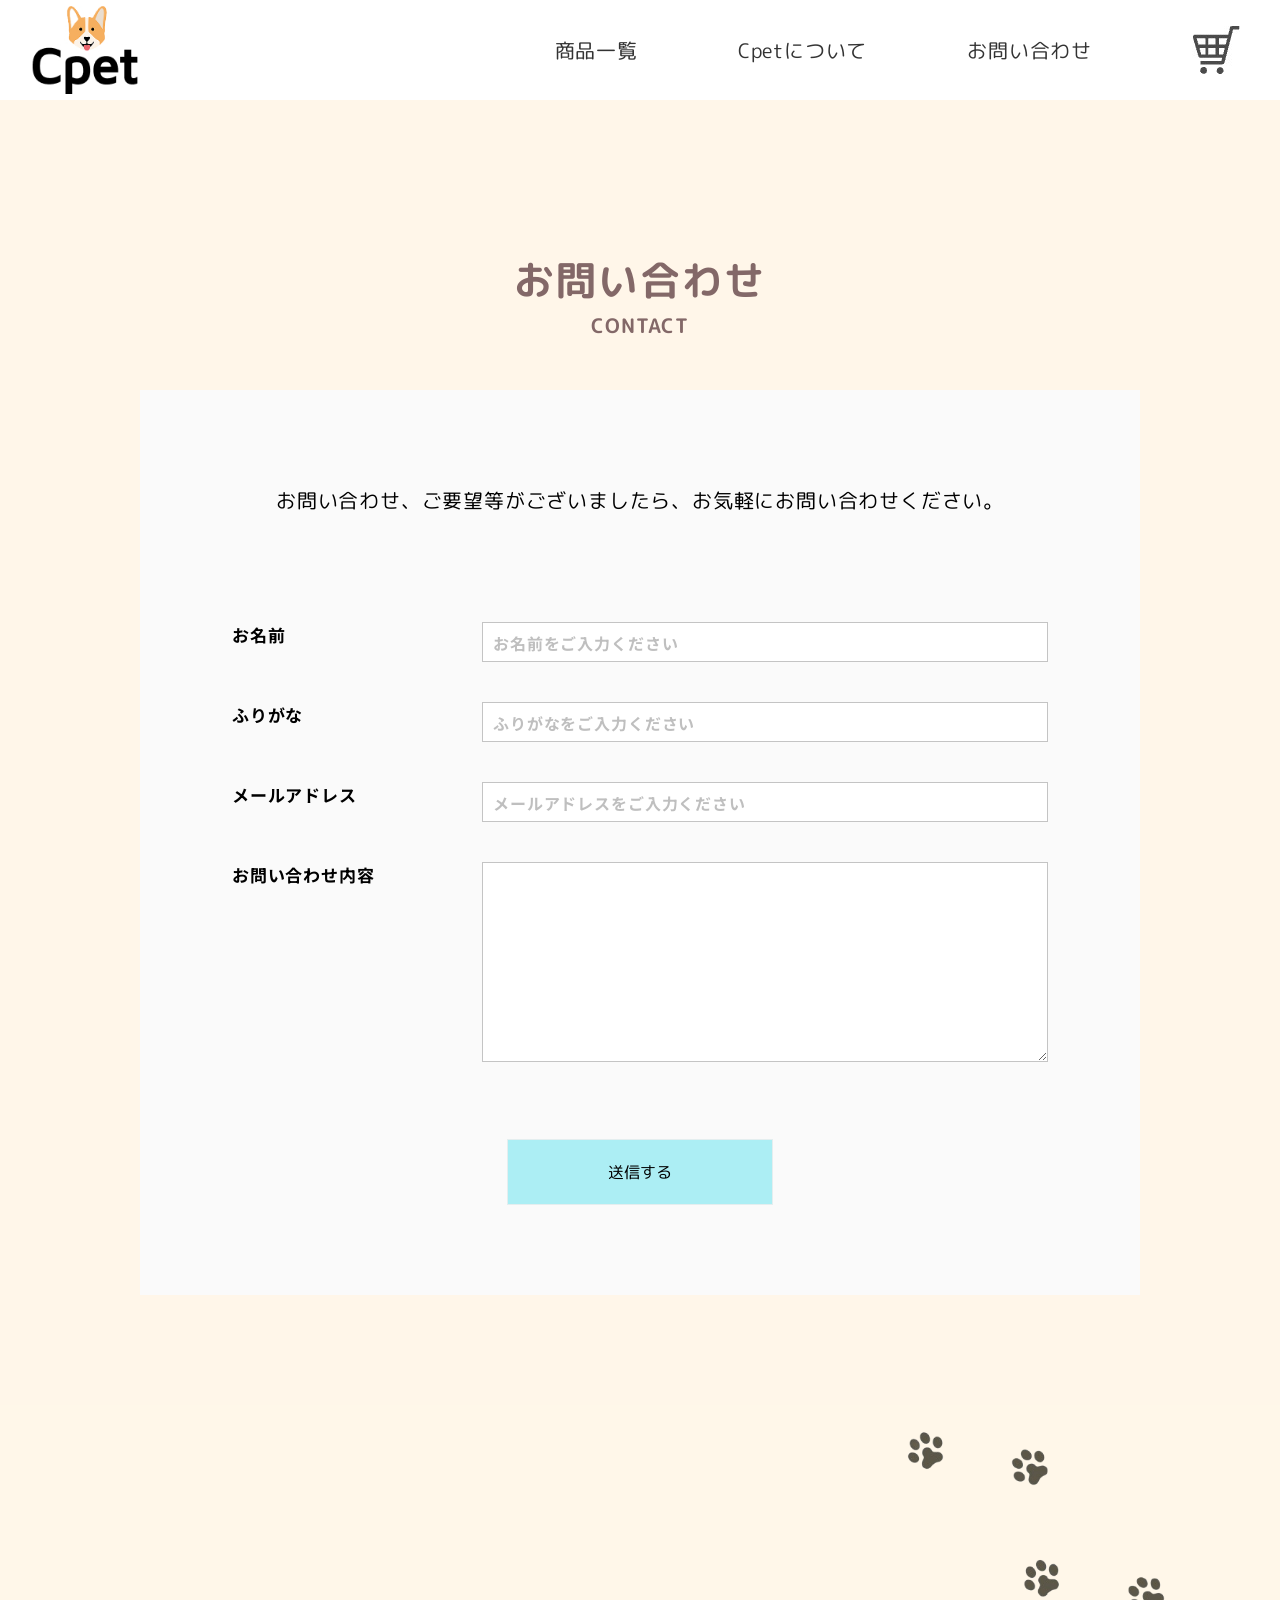
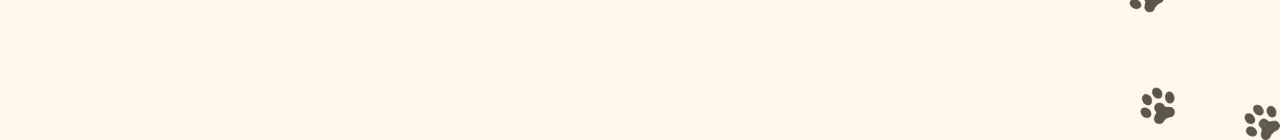
==== contact.html @ 41228c8c "Create contact.html with inquiry form Add contact form and layout for inquiries." ====
<!DOCTYPE html>
<html lang="ja">
<head>
    <meta charset="UTF-8">
        <title>cpet</title>
    <meta name="description" content="犬専用商品を販売しているペット用品会社です
    ">
    <meta name="viewport" content="width=devise-width, initial-scale=1">
    <link rel="preconnect" href="https://fonts.googleapis.com">
<link rel="preconnect" href="https://fonts.gstatic.com" crossorigin>
<link href="https://fonts.googleapis.com/css2?family=Kaisei+Opti&family=Kiwi+Maru&family=M+PLUS+Rounded+1c&family=Noto+Sans+JP:wght@100..900&display=swap" rel="stylesheet">
    <link rel="stylesheet" href="css/reset.css">
    <link rel="stylesheet" href="css/style.css">

</head>
    <body>
        <header id="header">
<h1 class="logo">
    <a href="index.html">
    <img src="images/logo.jpg"  alt="logo">
    </a>
</h1>

<!-- ハンバーガー（PCでは非表示） -->
<div class="header-right">
    <a href="cart.html" class="cart-link">
      <img src="images/cart.jpeg" alt="カート">
    </a>

    <button class="hamburger" type="button" aria-label="メニュー">
      <span></span>
      <span></span>
      <span></span>
    </button>
  </div>

<nav class="navi">
<ul class="menu">
    <li><a href="product.hrml">商品一覧</a></li>
    <li><a href="index.html#about">Cpetについて</a></li>
    <li><a href="contact.html">お問い合わせ</a></li>
    <li><a href="cart.html"><img src="image/cart.jpeg" alt="カート"></a></li>
</ul>
</nav>
<!-- ハンバーガー用メニュー -->
<div class="drawer" id="drawer">
  <button class="drawer-close">×</button>

  <nav class="drawer-nav">
    <a href="index.html">トップページ</a>
    <a href="product.hrml">商品一覧</a>
    <a href="index.html#about">Cpetについて</a>
    <a href="index.html#company">会社概要</a>
     <a href="contact.html">お問い合わせ</a>
  </nav>
</div>
</header>
<div class="drawer-overlay"></div>


    <div class="contact-bg">
  <h2 class="contact-title">
    お問い合わせ
    <span>CONTACT</span>
  </h2>
 
        <div class="contact-area inner">
            <p class="contact-message">お問い合わせ、ご要望等がございましたら、<br class="sp-only">お気軽にお問い合わせください。</p>
            
            <div class="contact-inner">
                <form method="post">
                    <table class="contact-table">



                        <tr class="table-list">
                            <th>
                                <label for="name">お名前</label>
                            </th>
                            <td>
                                <input type="text" name="yourname" id="name" placeholder="お名前をご入力ください" class="input-area" autocomplete="name">
                            </td>
                        </tr>



                        <tr class="table-list">
                            <th><label for="furigana">ふりがな</label></th>
                            <td>
                                <input type="text" name="yourname" id="furigana" placeholder="ふりがなをご入力ください" class="input-area">
                            </td>
                        </tr>


                        <tr class="table-list">
                            <th><label for="mail">メールアドレス</label></th>
                            <td>
                                <input id="mail" type="email" name="mail" placeholder="メールアドレスをご入力ください" class="input-area" autocomplete="email">
                            </td>
                        </tr>



                        <tr class="table-list">
                            <th><label for="comment">お問い合わせ内容</label></th>
                            <td>
                                <textarea id="comment" name="comment"></textarea>
                            </td>
                        </tr>

                    </table>
                </form>



                <input type="submit" value="送信する" class="submit-button">


            </div>
        </div>
    </div>


    <img src="images/paws2.png" alt="肉球" class="paws-img">

<script>
  const hamburger = document.querySelector(".hamburger");
  const closeBtn  = document.querySelector(".drawer-close");
  const overlay   = document.querySelector(".drawer-overlay");

  function closeDrawer(){
    document.body.classList.remove("drawer-open");
  }

  hamburger.addEventListener("click", () => {
    document.body.classList.toggle("drawer-open");
  });

  closeBtn.addEventListener("click", closeDrawer);
  overlay.addEventListener("click", closeDrawer);
</script>


    </body>
</html>
---- css/style.css ----
@charset "utf-8";


body{
  font-family: "M PLUS Rounded 1c", sans-serif;
font-weight: 400;
margin: 0;
 letter-spacing: 0.05em;

}

.mainvisual{
position: relative;
}

.mainvisual span{
position: absolute;
color: #ffffff;
font-size: 40px;
top: 800px;
left:435px;
background-color: rgba(255, 176, 49, 0.3);
padding: 10px;
padding-left: 60px;
padding-right: 60px;
}

.mainvisual p{
    position: absolute;
    color: #ffffff;
font-size: 35px;
top: 200px;
left:100px;
}

.wave-top{
  position: absolute;
  bottom: -40px;        
  left: 0;
  width: 100%;
  height: 90px;         /* ← 波の高さ */
  fill: #FFF7E9; 
  z-index: 1;       
}

@media (min-width: 481px) and (max-width: 768px){

  .mainvisual span{
    font-size: 25px;  
    top: 75%;  
left: 21% ;
    padding: 8px 10px;
  }

  .mainvisual p{
    font-size: 25px;
    top: 15%;
    left:5%;
  }
 .mainvisual img{
    width: 100%;
    height: 90vh;
    display: block;
    object-fit: cover;  
  }

  .wave-top{
    height: 70px;     
    bottom: -30px;
  }




}
@media (max-width: 480px){

  .mainvisual{
    position: relative;
  }

  .mainvisual .img{
    position: relative;
  }

  .mainvisual img{
    width: 100%;
    height: 65vh;
    display: block;
    object-fit: cover;  
  }

  .mainvisual p{
    position: absolute;
    top: 13%;
    left: 6%;
    margin: 0;
    color: #fff;
    font-size: 18px;
    line-height: 1.6;
    letter-spacing: 0.05em;
    width: 88%;
    text-align: left;
  }

  /* 下の文字 */
  .mainvisual span{
    position: absolute;
    left: 56%;
    top: 75%;
    transform: translateX(-50%);
    display: inline-block;
    margin: 0;
    color: #fff;
    font-size: 18px;
    line-height: 1.5;
    letter-spacing: 0.03em;
    text-align: center;
    width: 88%;
    background-color: rgba(255, 176, 49, 0.28);
    padding: 5px 2px;
    box-sizing: border-box;
      z-index: 3;
      
  }

  .wave-top{
    position: absolute;
    bottom: -18px;
    left: 0;
    width: 100%;
    height: 48px;
    fill: #FFF7E9;
    z-index: 1;
  }
}


html{
    font-size: 100%;
     overflow-x: hidden;
}

body{
    background-color:#FFF7E9;
      overflow-x: hidden;
}
li{
    list-style: none;
}
a{
    color: #000000;
    text-decoration: none;
}

#header{
    display: flex;
    width: 100%;
    height: 100px;
    justify-content: space-between;
    background-color: #ffffff;
    align-items: center;
    padding: 0 20px;

}

#header.logo{
    width: 100%;
max-width: 100px;
  padding: 0 20px;
}

.logo img{
  width: 130px;   
  height: auto;
}

#header .logo a{
    display: block;
}

#header .navi .menu {
display: flex;
align-items: center;
padding: 0 20px;
}

#header .navi .menu li{
font-size: 20px;
margin-left: 100px;
}

.logo.text .p{
position: absolute;
color: #ffffff;
top: 0;
left: 0;
font-size: 40px;
font-weight: 400;
}

.drawer{
    display: none;
}

.header-right{
    display: none;
}

@media (min-width: 481px) and (max-width: 768px){

  #header{
    display:flex;
    align-items:center;
    justify-content: space-between;
    padding: 0 20px;
  }
.logo img{
  width: 110px;  
  height: auto;
}
  
  .navi{
    display:none;
  }

  /* カート＋ハンバーガー */
  .header-right{
    margin-right: 15px;
    display: flex;
    flex-direction: row;   
    align-items: center;
    gap: 13px; 
}


  .cart-link img{
    width: 28px;
    height: auto;
    display:block;
  }

  .hamburger{
    display:flex;
    flex-direction: column;
    gap: 6px;
    background:none;
    border:none;
    cursor:pointer;
    padding: 0;
  }

  .hamburger span{
    width: 28px;
    height: 2px;
    background:#000;
    display:block;
  }}


@media (max-width: 480px) {

  #header{
    display:flex;
    align-items:center;
    justify-content: space-between;
    padding: 0 20px;
  }

.logo img{
  width: 100px;   
  height: auto;
}
  
  .navi{
    display:none;
  }

  /* カート＋ハンバーガー */
  .header-right{
    margin-right: 15px;
    display: flex;
    flex-direction: row;   
    align-items: center;
    gap: 13px;
  }

  .cart-link img{
    width: 28px;
    height: auto;
    display:block;
  }

  .hamburger{
    display:flex;
    flex-direction: column;
    gap: 6px;
    background:none;
    border:none;
    cursor:pointer;
    padding: 0;
  }

  .hamburger span{
    width: 28px;
    height: 2px;
    background:#000;
    display:block;
  }
}
@media (min-width: 481px) and (max-width: 768px){

  /* ドロワー本体（左からスライド） */
  .drawer{
    position: fixed;
    top: 0;
    left: 0;
    width: 78vw;          
    max-width: 420px;
    height: 100vh;
    background: #fff;
    transform: translateX(-105%);
    transition: transform .25s ease;
    z-index: 2000;
    display: flex;
    flex-direction: column;
    padding: 22px 26px 18px;
    box-shadow: 10px 0 30px rgba(0,0,0,.08);
  }

  /* ×ボタン（右上） */
  .drawer-close{
    align-self: flex-end;
    border: none;
    background: none;
    font-size: 28px;
    line-height: 1;
    cursor: pointer;
    padding: 4px 6px;
  }

  /* メニュー */
  .drawer-nav{
    margin-top: 10px;
    display: flex;
    flex-direction: column;
    gap: 18px;
    padding-top: 10px;
  }

  .drawer-nav a{
    text-decoration: none;
    color: #666;
    font-size: 16px;
    letter-spacing: .03em;
  }

  /* 下部（ロゴ＋コピーライト） */
  .drawer-footer{
    margin-top: auto;         
    display: flex;
    align-items: center;
    justify-content: space-between;
    gap: 12px;
    padding-top: 20px;
  }

  .drawer-logo{
    width: 70px;
    height: auto;
    display: block;
  }

  .drawer-footer small{
    color: #999;
    font-size: 12px;
  }

  
  .drawer-overlay{
    position: fixed;
    inset: 0;
    background: rgba(0,0,0,.18);
    opacity: 0;
    pointer-events: none;
    transition: opacity .25s ease;
    z-index: 1500;
  }

  /* 開いた状態 */
  body.drawer-open .drawer{
    transform: translateX(0);
  }
  body.drawer-open .drawer-overlay{
    opacity: 1;
    pointer-events: auto;
  }
}

.products-title h2{
    font-size: 40px;
    align-items: center;
    text-align: center;
    margin-top: 150px;
}

.products-title p{
  font-size: 25px;
  text-align: center;
  margin-bottom: 40px;
}

.banner {
  position: relative;
  max-width: 1000px;
  margin: 0 auto;
  margin-bottom: 50px;
}

.banner img {
  width: 100%;
  display: block;
  z-index: 2;
}


.banner-title {
  position: absolute;
  bottom: 120px;
  left: 30px;
  color: #fff;
  font-size: 40px;
  font-weight: bold;
}

.banner-text {
  position: absolute;
  bottom: 75px;
  left: 30px;
  color: #fff;
  font-size: 25px;
}


.banner-price {
  position: absolute;
  bottom: 5px;
 right: 190px;
  color: #fff;
  font-size: 40px;
  font-weight: bold;
}

.banner-btn {
  position: absolute;
  top: 20px;
  right: 20px;
  padding: 8px 25px;
  background: #f2b705;
  color: #fff;
  text-decoration: none;
  border-radius: 20px;
  font-size: 20px;
box-shadow: 0 4px 0 #b98728;
}

.banner-btn::after{
 width: 5px;
    height: 5px;
    margin-left: 5px;
  content: ">";
}
.banner-btn:hover{
 background-color: #fdc672;
 box-shadow: 0 2px 0 hsl(45, 100%, 69%);
}

.banner-wrap{
   position: relative;
padding-top: 40px;
}


.banner-logo{
  position: absolute;
  width: 35%;
  top: 10px;
 left: 220px;
z-index: 1;
}
img.banner-towel{
 position: absolute;
 bottom: 0px;
 right: 0px;
 width: 200px;
}

@media (min-width: 481px) and (max-width: 768px){

.products-title h2{
    font-size:35px;
    margin-top: 150px;
}

.products-title p{
  font-size: 20px;
  margin-bottom: 70px;
}



.banner-title {
  position: absolute;
  bottom: 100px;
  left: 30px;
  color: #fff;
  font-size: 30px;
  font-weight: bold;
}

.banner-text {
  position: absolute;
  bottom: 70px;
  left: 30px;
  color: #fff;
  font-size: 20px;
}


.banner-price {
  position: absolute;
  bottom: 10px;
 left: 30px;
  color: #fff;
  font-size: 30px;
  font-weight: bold;
}

/* 右上ボタン */
.banner-btn {
  position: absolute;
  top: 20px;
  right: 20px;
  padding: 8px 25px;
  background: #f2b705;
  color: #fff;
  text-decoration: none;
  border-radius: 20px;
  font-size: 20px;
box-shadow: 0 4px 0 #b98728;
}

.banner-btn::after{
 width: 5px;
    height: 5px;
    margin-left: 5px;
  content: ">";
}
.banner-btn:hover{
 background-color: #fdc672;
 box-shadow: 0 2px 0 hsl(45, 100%, 69%);
}

.banner-wrap{
   position: relative;
padding-top: 40px;
}


.banner-logo{
  position: absolute;
  width: 50%;
  top: 30px;
 left: 0px;
z-index: 1;
}
img.banner-towel{
 position: absolute;
 bottom: 0px;
 right: 0px;
 width: 150px;
}
}


@media (max-width:480px){
.banner {
  position: relative;
  max-width: 1000px;
  margin: 0 auto;
  margin-bottom: 0px;
}

.products-title h2{
    font-size: 28px;
    margin-top: 130px;
}

.products-title p{
  font-size: 18px;
  margin-bottom: 40px;
}



.banner-title {
  position: absolute;
  bottom: 70px;
  left: 30px;
  color: #fff;
  font-size: 20px;
  font-weight: bold;
}

.banner-text {
  position: absolute;
  bottom: 45px;
  left: 30px;
  color: #fff;
  font-size: 16px;
}


.banner-price {
  position: absolute;
  bottom: 10px;
 left: 30px;
  color: #fff;
  font-size: 18px;
  font-weight: bold;
}

/* 右上ボタン */
.banner-btn {
  position: absolute;
  top: 13px;
  right: 10px;
  padding: 5px 18px;
  background: #f2b705;
  color: #fff;
  text-decoration: none;
  border-radius: 20px;
  font-size: 13px;
box-shadow: 0 4px 0 #b98728;
}

.banner-btn::after{
 width: 5px;
    height: 5px;
    margin-left: 5px;
  content: ">";
}
.banner-btn:hover{
 background-color: #fdc672;
 box-shadow: 0 2px 0 hsl(45, 100%, 69%);
}

.banner-wrap{
   position: relative;
padding-top: 40px;
}


.banner-logo{
  position: absolute;
  width: 50%;
  top: 30px;
 left: 0px;
z-index: 1;
}
img.banner-towel{
 position: absolute;
 bottom: 0px;
 right: 0px;
 width: 90px;
}
}

.container{
  display: flex;
  justify-content: center;
  align-items: flex-start;
  max-width: 1400px;
  margin: 0 auto;
  padding: 40px;
  gap: 50px;
  margin-bottom: 100px;
}

.sideber{
  flex: 0 0 450px;   
  display: flex;
  flex-direction: column;
  align-items: center;
 
}


.title-circle{
  background-color: #FFEDDC;
  width: 400px;
  height: 400px;
  border-radius: 50%;
  display: flex;
  flex-direction: column;
  justify-content: center;
  align-items: center;
  text-align: center;
}

.title-circle p{
  font-size: 30px;
  line-height: 1.3;
margin-bottom: 10px;
}

.line{
  width: 300px;
  height: 1px;
  background-color: #000000;
  margin-top: 5px;
}


.title-circle .more-link{
display: block;
margin-left: auto;
margin-right: auto;
text-align: center;
width: fit-content;
margin-top: 30px;
}

/* 右側のリストを3列にする */
.products-grid{
  flex: 0 0 800px;        
  max-width: 900px;
  width: 100%;
  padding-left: 0;        
  margin: 50px 0 0;
  display: grid;
  grid-template-columns: repeat(3, 1fr);
  gap:  40px 20px;
}


.product-item img {
    width: 90%;
    height: auto;
    display: block;
    margin-bottom: 5px;
    border: 1px solid #000000;
}


.giftbox{
background-color:#fe9191;
 padding: 90px;
 position: relative;
 overflow: visible;
z-index: 2;
 padding-bottom: 10px;}

.wave{
  position: absolute;
  bottom: -150px;        
  left: 0;
  width: 100%;
  height: 150px;         /* ← 波の高さ */
  fill: #fe9191; 
  z-index: 1;       
}

@media (min-width: 481px) and (max-width: 768px){

/* 全体 */
.container{
  flex-direction: column;
  align-items: center;
  padding: 30px 40px;
  gap: 30px;

}

.sideber{
  flex: none;
}

.title-circle{
  width: 300px;
  height: 300px;
  margin: 0 auto;
}

.title-circle p{
  font-size: 22px;
}

.line{
  width: 200px;
}


.products-grid{
  flex: none;
  width: 100%;
  max-width: 500px;
  grid-template-columns: repeat(2, 1fr);
 gap: 30px 80px;
}

.product-item p{
  font-size: 15px;
  text-align: center;
  margin-top: 10px;
  line-height: 1.5;
}

.product-item img{
  width: 100%;
}
}

@media (max-width:480px){

  .container{
    display: flex;
    flex-direction: column;
    align-items: center;
    padding: 50px 20px;
    gap: 0px;
margin-bottom: 100px;
  }

  .sideber{
   flex: none;
  }

  .title-circle{
    width: 250px;
    height: 250px;
    margin: 0 auto;
  }

  .title-circle p{
    font-size: 18px;
    line-height: 1.5;
    margin-bottom: 10px;
  }

  .line{
    width: 180px;
  }

  .title-circle .more-link{
    margin-top: 20px;
  }

  .products-grid{
    width: 100%;
    max-width: 260px;
    padding-left: 0;
    display: grid;
    grid-template-columns: 1fr;
    gap: 30px;
  }

  .product-item{
    text-align: center;
  }

  .product-item img{
    width: 100%;
    max-width: 220px;
    height: auto;
    margin: 0 auto 8px;
  }
}


.giftbox-container{
display: flex;
align-items: center;
justify-content: flex-start;
width: 100%;
margin: 0 auto;
 padding: 0px;
}

.giftbox-text{
  flex: 1;
padding:0;
margin: 0;
display: flex;
flex-direction:column ;
align-items: flex-start;
padding-left: 0px;
}

.giftbox-img{
  flex: 1;
  text-align: right;
  margin-left: auto;
  
}

.giftbox-img img{
  width: 100%;
  height: auto;
  display: block;
  margin-right: 0;
padding: 1rem 1rem 1.5rem;
    background:
        linear-gradient(135deg, #a0dce4 0 100%),
        repeating-linear-gradient(45deg, #a0dce4 0px 3px, transparent 3px 6px);
    background-repeat: no-repeat;
    background-size: calc(100% - 0.5rem) calc(100% - 0.5rem);
    background-position: 0 0, 0.5rem 0.5rem;
}

.giftbox-title h2{
  color: #fff4f4;
  font-size: 50px;
  margin-left: 0px;
}

.giftbox-title p{
  color: #fffdfd;
  font-size: 25px;
  margin-left: 10px;
} 

.text-content p{
  color: #ffffff;
  margin-top: 50px;
  font-size: 25px;
  margin-left: 0px;
}

.more-link{
  text-decoration: none;
  color: #000;
  font-size: 20px;
  margin-top: 60px;
  margin-left: 60%;
}



.planePath {
  stroke: #ff7178;
  stroke-width: .1%;
  stroke-width: .4%;
  stroke-dasharray: 1% 2%;
  stroke-linecap: round;
  fill: none;
}

.fil1 {
  fill: #ff7178;
}

.fil2 {
  fill: #C5C6C6;
}

.fil4 {
  fill: #ffffff;
}

.fil3 {
  fill: #AEAFB0;
}


@media (min-width: 481px) and (max-width: 768px){

.giftbox{
  padding:60px 30px;
   padding-bottom: 20px;
}

/* 縦レイアウト */
.giftbox-container{
  flex-direction: column;
  gap: 30px;
}


.giftbox-text{
  width: 100%;
  align-items: flex-start;
}


.giftbox-title h2{
  font-size: 35px;
}

.giftbox-title p{
  font-size: 19px;
  margin-left: 0;
}


.text-content p{
  font-size: 21px;
  margin-top: 40px;
}


.giftbox-img{
  width: 100%;
  max-width: 460px;
  margin-left: auto;  
 
}


.more-link{
  margin-left: 0%;
  margin-top: 30px;
  align-self: flex-start; 
  font-size: 20px;
}
}
@media (max-width:480px){

/* セクション */
.giftbox{
  padding: 60px 20px 20px;
  text-align: center;
}

/* 縦並び */
.giftbox-container{
  display: flex;
  flex-direction: column;
  align-items: center;
  justify-content: center;
  gap: 30px;
  width: 100%;
}


.giftbox-text{
  width: 100%;
  display: flex;
  flex-direction: column;
  align-items: center;
  text-align: center;
}


.giftbox-title h2{
  font-size:28px;
  margin: 0;
}

.giftbox-title p{
  font-size: 18px;
}


.text-content p{
  font-size: 16px;
  line-height: 1.6;
  margin-top: 30px;
}


.more-link{
  font-size: 16px;
  margin-top: 25px;
  margin-left: 0;
}


.giftbox-img{
  width: 100%;
  text-align: center;
  margin-left: 0;
}

.giftbox-img img{
  width: 100%;
  max-width: 350px;
  height: auto;
  margin: 0 auto;
}

/* 波 */
.wave{
  height: 100px;
  bottom: -100px;
}

}




.about {
  background: #fff7ed;
  padding-bottom: 120px;
}


.about-title {
  max-width: 1100px;
  margin: 240px 100px 40px 100px;
  font-size: 50px;
  color: #d48b8b;
}

.about-title span {
  display: block;
  font-size: 25px;
  letter-spacing: 0.1em;
  margin-bottom: 100px;
}


.about-row {
  display: flex;
justify-content: space-between;
}


.about-left {
  width: 110%;
  margin-top: 80px;
}


.cpet-bg {
  background: #fde3c8;
  padding: 100px 100px  ;
}

.cpet-content {
  max-width: 800px;
 margin-left: 0px;
  text-align: left;
}


.brand {
  font-size: 50px;
  margin-bottom: 30px;
  text-align: center;
  
}

.brand-copy {
  margin-bottom: 100px;
  font-size: 30px;
  text-align: center;
}



/* アイコンと文字ボックスを横に並べる */
.concept-item {
  display: flex;
  align-items: flex-start; 
  margin-bottom: 30px;
}


.icon, .icon2 {
  width: 50px;     
  height: auto;
  margin-right: 30px; 
  flex-shrink: 0;  
}

.icon2{
  width: 40px; 
  margin-right: 35px; 
}





 .concept-item h4 {
  display: flex;
  align-items: baseline;
  margin-bottom: 20px;
  font-size: 30px;
}

.concept-item span {
  font-size: 30px;
  margin-left: 10px;
  font-weight: normal;
}

.concept-item p {
  line-height: 1.5;
  font-size: 20px;
  margin-bottom: 30px;

}

/* 右側の画像エリア全体 */
.about-right {
    display: flex;
    flex-direction: column; 
    align-items: center;   
    position: relative;
    z-index: 2;
    margin-left: -130px;    
}


.about-right img:first-child {
    width: 90%;           
    height: auto;
    align-self: flex-end;   
}


.paws-img2 {
    width: 60%;             
    margin-top: 100px;       
    display: block;
    margin-left: auto;
    margin-right: auto;
  
    transform: translateX(40px); 
}

@media (min-width: 481px) and (max-width: 768px){

.about{
  padding: 150px 0px;
}

.about-title {
  margin: 120px 20px 40px 30px;
  font-size: 40px;
  color: #d48b8b;
}

.about-title span {
  display: block;
  font-size: 25px;
  letter-spacing: 0.1em;
  margin-bottom: px;
}

.about-row{
  display: flex;
  flex-direction: column;
}


 .about-right{
  order: -1;
  align-items: flex-start;
  width: 100%;
  margin: 0 0 -40px 0;   
}


.about-right img{
  width: 100%;
  max-width: 400px;
  height: auto;

}


.about-left{
  width: 80%;
  margin: 0;

}


.brand{
  font-size: 35px;
}

.brand-copy{
  font-size: 25px;
}

.concept-item{
  margin-top: 25px;
}

.concept-item h4{
  font-size: 18px;
}

.concept-item p{
  font-size: 15px;
  line-height: 1.7;
}
.paws-img2{
  display: none;
}
.cpet-bg{
    background: #fde3c8;
  padding: 70px 60px;
  display: flex;
  justify-content: center;  
  }
}

@media (max-width:480px){
.paws-img2{
  display: none;}

  .about{
    padding: 200px 0 80px;
  }

  .about-title{
    margin: 0 20px 30px;
    font-size: 28px;
    text-align: center;
  }

  .about-title span{
    font-size: 18px;
    margin-bottom: 80px;
  }

  .about-row{
    display: flex;
    flex-direction: column;
    align-items: stretch;
    gap: 0;                     
  }

  .about-right{
    order: -1;
    width: 100%;
    margin-left: 0;
    display: block;
  }

  .about-right img:first-child{
    width: 100%;
    max-width: none;            
    height: auto;
    display: block;
  }

  .about-left{
    width: 100%;
    margin-top: 0;
  }

  .cpet-bg{
    padding: 40px 20px;
  }

  .cpet-content{
    max-width: none;
    margin-left: 0;
    text-align: center;
  }

  .brand{
    font-size: 32px;
    margin-bottom: 15px;
  }

  .brand-copy{
    font-size: 18px;
    margin-bottom: 40px;
    line-height: 1.6;
  }

  .concept-item{
    display: flex;
    flex-direction: column;
    align-items: center;
    text-align: center;
    margin-bottom: 35px;
  }

  .icon,
  .icon2{
    width: 42px;
    height: auto;
    margin-right: 0;
    margin-bottom: 12px;
  }

  .icon2{
    width: 36px;
  }

  .concept-item h4{
    display: block;
    margin-bottom: 12px;
    font-size: 22px;
  }

  .concept-item span{
    display: block;
    font-size: 16px;
    margin-left: 0;
    margin-top: 4px;
  }

  .concept-item p{
    font-size: 15px;
    line-height: 1.8;
    margin-bottom: 0;
  }
}


.philosophy-title{
  margin: 100px 100px 40px 100px;
  font-size: 30px;
  color: #d48b8b;
}

.passion{
  position: relative;
  width: 500px;
  margin: 0 auto;
}


.passion-title{
  color:#FF6662 ;
  font-size: 50px;
  position: absolute;
  top: 20%;
  left: 20%;
  transform: translate(-50%,-50%);
margin-left: auto;
margin-right: 200px;
width: fit-content;
}


.passion-shape{
  margin: 100px 30px 40px 130px;
  width: 800px ;
  height: 700px;
  background-color:rgba(255, 224, 217,0.5) ;
  border-radius:70% 38% 63% 37% / 40% 60% 40% 60%;

display: flex;
flex-direction: column;
justify-content: center;
align-items: center;
text-align: center;
}

.passion-shape p{
  max-width: 600px;
  margin: 0  auto 24px;
  font-size: 20px;
line-height:1.7;
color: #775959;
}

.passion-text{
width: 600px;text-align: center;
}


.ourvision-title{
color:#FF6662 ;
font-size: 50px;
position: absolute;
top: 50px;
left: 100%;
transform: translateX(-50%);
z-index: 10;
white-space: nowrap;
}



.ourvision-shape {
  width: 800px ;
  height: 700px;
  background-color:rgba(209, 244, 255, 0.5) ;
  border-radius:70% 38% 63% 37% / 40% 60% 40% 60%;

  flex-direction: column;
 display: flex;
justify-content: center;
margin:  0 70px ;
}

.ourvision-shape p{
  width: 600px;
  margin: 0  auto 24px;
  font-size: 20px;
line-height:1.7;
text-align: center;
color:#775959;
}

.ourvision-text{
width: 700px;text-align: center;
}


#tab-passion, #tab-vision,
.philosophy-tabs{
  display: none;
}

/* ====== タブレットだけ：楕円カード ====== */
@media (min-width: 481px) and (max-width: 768px){

  .philosophy{
    padding: 60px 30px 80px;
    background: #fff7ed;
  }
.philosophy-title{
  margin: 0px 50px 70px 50px;}


  
  .philosophy-title h2{
    font-size: 30px;
    color: #d48b8b;
    text-align: center;
  }


  #tab-passion, #tab-vision{
    position: absolute;
    opacity: 0;
    pointer-events: none;
  }

  /* タブ丸ボタン */
  .philosophy-tabs{
    display: flex;
    justify-content: center;
    gap: 50px;
    margin: 18px 0 22px;
  }

  .tab-btn{
    width: 190px;
    height: 190px;
    border-radius: 50%;
    display: grid;
    place-items: center;
    font-size: 25px;
    font-weight:bold;
    letter-spacing: .06em;
    cursor: pointer;
    user-select: none;
    transition: background .2s ease, transform .2s ease;
  }

  .passion-btn{
    background:#f3dcdc;
    color:#ff6b6b;
  }

  .vision-btn{
    background:#cfe4e8;
    color:#ff6b6b;
  }

  #tab-passion:checked ~ .philosophy-tabs .passion-btn{
    background:#fff;
    transform: translateY(-2px);
  }

  #tab-vision:checked ~ .philosophy-tabs .vision-btn{
    background:#fff;
    transform: translateY(-2px);
  }


  .passion-title,
  .ourvision-title{
    display:none;
  }

  /* 切り替え */
  .passion,
  .ourvision{
    display:none;
  }

  #tab-passion:checked ~ .passion{
    display:block;
  }

  #tab-vision:checked ~ .ourvision{
    display:block;
  }



  .passion,
  .ourvision{
    width:100%;
    margin:50px auto 0;
    padding:0;
    position:static;
  }

  /* 楕円カード */
  .passion-shape,
  .ourvision-shape{
    width:90%;
    max-width:680px;
    height:auto;
    margin:0 auto;
    background:#ffffff;
    border-radius:150px;
    padding:60px 50px;
    box-sizing:border-box;
    display:block;
    transform:none;
    
  }


  .passion-text,
  .ourvision-text{
    width:100%;
    margin:0;
    text-align:center;
  }

  .passion-shape p,
  .ourvision-shape p{
    width:auto;
    max-width:42em;
    margin:0 auto 14px;
    font-size:15px;
    line-height:1.9;
    color:#5a4a4a;
  }

  .passion-shape p:last-child,
  .ourvision-shape p:last-child{
    margin-bottom:0;
  }

}
@media (max-width: 480px){

  .philosophy{
    padding: 30px 20px 60px;
    background: #fff7ed;
  }

  .philosophy-title{
    margin: 0 0 40px;
  }

  .philosophy-title h2{
    font-size: 23px;
    line-height: 1.6;
    color: #d48b8b;
    text-align: center;
  }

  
  #tab-passion,
  #tab-vision{
    position: absolute;
    opacity: 0;
    pointer-events: none;
  }

  /* タブボタン */
  .philosophy-tabs{
    display: flex;
    justify-content: center;
    gap: 30px;
    margin: 16px 0 40px;
  }

  .tab-btn{
    width: 140px;
    height: 140px;
    border-radius: 50%;
    display: grid;
    place-items: center;
    font-size: 20px;
    font-weight: bold;
    letter-spacing: .04em;
    cursor: pointer;
    user-select: none;
    transition: background .2s ease, transform .2s ease;
    text-align: center;
    line-height: 1.4;
    padding: 10px;
    box-sizing: border-box;
  }

  .passion-btn{
    background: #f3dcdc;
    color: #ff6b6b;
  }

  .vision-btn{
    background: #cfe4e8;
    color: #ff6b6b;
  }

  #tab-passion:checked ~ .philosophy-tabs .passion-btn{
    background: #fff;
    transform: translateY(-2px);
  }

  #tab-vision:checked ~ .philosophy-tabs .vision-btn{
    background: #fff;
    transform: translateY(-2px);
  }

  .passion-title,
  .ourvision-title{
    display: none;
  }

  /* 切り替え */
  .passion,
  .ourvision{
    display: none;
  }

  #tab-passion:checked ~ .passion{
    display: block;
  }

  #tab-vision:checked ~ .ourvision{
    display: block;
  }

 
  .passion,
  .ourvision{
    width: 100%;
    margin: 30px auto 0;
    padding: 0;
    position: static;
  }

  /* カード */
  .passion-shape,
  .ourvision-shape{
    width: 100%;
    max-width: 100%;
    height: auto;
    margin: 0 auto;
    background: #ffffff;
    border-radius: 40px;
    padding: 30px 20px;
    box-sizing: border-box;
    display: block;
    transform: none;
  }


  .passion-text,
  .ourvision-text{
    width: 100%;
    margin: 0;
    text-align: center;
  }

  .passion-shape p,
  .ourvision-shape p{
    width: auto;
    max-width: 100%;
    margin: 0 auto 14px;
    font-size: 14px;
    line-height: 1.9;
    color: #5a4a4a;
    text-align: left;
  }

  .passion-shape p:last-child,
  .ourvision-shape p:last-child{
    margin-bottom: 0;
  }

}



a {
    text-decoration: none;
    color: #333;
}

ul {
    list-style: none;
    padding: 0;
    margin: 0;
}


.news-circle{
  width: 300px;
  height: 300px;
  border-radius: 50%;
  background: #FFE0D9;
  top:100px;
  left: 30px;
position: absolute;
z-index: 1;
}



.news {
  padding: 250px 50px 50px;
  background: #FFF7EA;
  position: relative;
  margin-top: -60px;
}


.inner {
  width: 80%;
  background-color: #fff;
  margin: 0 auto;
  padding: 65px 0 100px;
  z-index: 2;
  position: relative;
}



.news-title {
  font-size: 30px;
  text-align: center;
   letter-spacing: 0.05em;
   color: #948888;
}

.news-title span{
 display: block;
  font-size: 20px;
  letter-spacing: 0.05em;
  margin-bottom: 30px;
}




.news_list {
  margin: 0 5%;
}

.news_list_item {
  padding: 25px 0;
  border-bottom: 1px solid #E6E6E6;
font-size: 20px;
}

.news_list_item:first-child {
  border-top: 1px solid #E6E6E6;
}
.news_list_item a {
 position: relative;
 display: flex;
 padding-right: 30px;
}

.news_list_date {
  font-size:  15px;
  display: flex;
  margin-right: 15px;
  align-items: center;
}

.news_item {
  background: #F6C6A2;
  border-radius: 14px;
  width: 6em;
  text-align: center;
  margin-left: 20px;

}

.arrow {
  width: 25px;
  height: 1px;
  background: #707070;
  position: absolute;
  top: 50%;
  right: 0;
}


.arrow::after {
  content: "";
  display: block;
  width: 6px;
  height: 1px;
  background: #707070;
  transform: rotate(45deg);
  position: absolute;
  right: 0px;
  bottom: 2px;
}

@media (min-width: 481px) and (max-width: 768px){

.news{
  padding: 150px 20px 40px;
   margin-top: -30px;
}

.inner{
  width: 90%;
  padding: 50px 20px 70px;
}

.news-title{
  font-size: 30px;
}

.news-title span{
  font-size: 20px;
}

.news_list{
  margin: 0;
}

.news_list_item{
  font-size: 16px;
  padding: 18px 0;
}

/* 日付＋カテゴリー */
.news_list_date{
  font-size: 13px;
  flex-wrap: wrap;
}


.news_item{
  width: auto;
  padding: 3px 10px;
  font-size: 12px;
  margin-left: 10px;
}

/* 矢印 */
.arrow{
  width: 20px;
}


.news-circle{
  width: 220px;
  height: 220px;
  top: 60px;
  left: -40px;
}

}

@media (max-width: 480px){

  .news{
    padding: 100px 15px 30px;
    margin-top: -30px;
  }

  .inner{
    width: 100%;
    padding: 40px 15px 50px;
  }

  .news-title{
    font-size: 28px;
  }

  .news-title span{
    font-size: 18px;
    margin-bottom: 20px;
  }

  .news_list{
    margin: 0;
  }

  .news_list_item{
    padding: 16px 0;
    font-size: 14px;
  }

  .news_list_item a{
    display: flex;
    flex-direction: column;
    align-items: flex-start;
    padding-right: 25px;
    gap: 8px;
  }

  .news_list_date{
    font-size: 12px;
    margin-right: 0;
    flex-wrap: wrap;
  }

  .news_item{
    width: auto;
    font-size: 11px;
    padding: 3px 10px;
    margin-left: 10px;
  }

  .news_list_item a > p{
    font-size: 14px;
    line-height: 1.6;
    margin: 0;
  }

  .arrow{
    width: 18px;
    top: 50%;
    right: 0;
  }

  .arrow::after{
    width: 5px;
    right: 0;
    bottom: 2px;
  }

  .news-circle{
    width: 160px;
    height: 160px;
    top: 40px;
    left: -30px;
  }
}






.table_design03 {
border-collapse: collapse;
width: 100%;
max-width: 700px;
}
.table_design03 th, .table_design03 td {
border-bottom: 2px solid #c1c7c6;
padding: 1em;
font-size: 20px;
}
.table_design03 th {
border-bottom: 2px solid #63c2ce;;
font-weight: bold;
text-align: center;
width: 20%;
min-width: 4em;
}



.company{
  display: flex;
  flex-direction: column;
  align-items: center;
}


.company-title{
  font-size: 40px;
  text-align: center;
   letter-spacing: 0.05em;
   color: #948888;
    align-items: center;
    margin-top: 150px;
}

.company-title span{
 display: block;
  font-size: 20px;
  letter-spacing: 0.05em;
  margin-bottom: 50px;
}


.company table{
margin: 0 auto;
}

.circle{
  width: 400px;
  height: 400px;
  border-radius: 50%;
  background: #ffefd0;
  right: 0px;
position: absolute;
transform: translateX(10%);
}

.footer{
  background-color: #ffffff;
   padding: 70px 0 ;
   margin-top: 300px;
    position: relative;
}

.footer-inner{
max-width: none;
display: flex;
justify-content: space-between;
align-items: center;
padding: 0 60px;
}

.footer-logo{
text-align: left;
margin-left: -20px;
}

.footer-info{
font-size: 15px;
}

@media (max-width: 480px){

  .footer{
    padding: 40px 20px;
     margin-top: 200px;
  }

  .footer-inner{
    display: flex;
    flex-direction: column;   
    align-items: center;      
    text-align: center;
    gap: 20px;
  }

  .footer-logo{
    width: 120px;   
  }

  .footer-info{
    font-size: 14px;
    line-height: 1.6;
  }

}

@media (min-width: 481px) and (max-width: 768px){
  .company-title{
    font-size: 30px;
  }

.table_design03 {
border-collapse: collapse;
width: 80%;
max-width: 600px;
}

.table_design03 th, .table_design03 td {
border-bottom: 2px solid #c1c7c6;
padding: 1em;
font-size: 17px;
}

.table_design03 th {
border-bottom: 2px solid #63c2ce;;
font-weight: bold;
text-align: center;
width: 25%;
min-width: 4em;
}

.company-title span{
 display: block;
  font-size: 20px;
  letter-spacing: 0.05em;
  margin-bottom: 50px;
}

.circle{
  width: 300px;
  height: 300px;
  border-radius: 50%;
  background: #ffefd0;
position: absolute;
transform: translateX(10%);
margin-top: 30px;
}
}


@media (max-width:480px){

.company{
  padding: 0 20px;
}


.company-title{
  font-size: 28px;
  margin-top: 80px;
}

.company-title span{
  font-size: 18px;
  margin-bottom: 30px;
}

/* テーブル */
.table_design03{
  width: 100%;
}

/* 縦レイアウトに変更 */
.table_design03 th,
.table_design03 td{
  display: block;
  width: 100%;
  font-size: 16px;
  padding: 12px 0;
}

/* 項目 */
.table_design03 th{
  border-bottom: none;
  text-align: left;
  font-weight: bold;
}

/* 内容 */
.table_design03 td{
  border-bottom: 2px solid #a1caea;
  padding-bottom: 18px;
  margin-bottom: 10px;
}
.circle{
  width: 200px;
  height: 200px;
  border-radius: 50%;
  background: #ffefd0;
position: absolute;
transform: translateX(10%);
margin-top: 40px;
}

.footer{
  background-color: #ffffff;
   padding: 70px 0 ;
   margin-top: 300px;
    position: relative;
}

.footer-inner{
max-width: none;
display: flex;
justify-content: space-between;
align-items: center;
padding: 0 60px;
}

.footer-logo{
text-align: left;
margin-left: -20px;
}

.footer-info{
font-size: 15px;
}}

.contact-title{
  font-size: 40px;
  text-align: center;
   letter-spacing: 0.05em;
   color: #836868;
    align-items: center;
    margin-top: 50px;
}

.contact-title span{
 display: block;
  font-size: 20px;
  letter-spacing: 0.05em;
  margin-bottom: 50px;
}


.contact-bg {
    background: #FFF6E9;
    padding: 100px 0;
    margin:  auto 0;
}

.contact-message {
    text-align: center;
    font-size: 20px;
    line-height: 2;
    margin-bottom: 100px;
}



.contact-area {
    background: #fafafa;
    padding: 90px;
    width: 100%;
    max-width: 1000px;   
    margin: 10px auto;   
    box-sizing: border-box;
}
.contact-table {
    width: 100%;
}

.table-list {
    display: flex;
justify-content: center;
    font-family: 'Noto Sans JP', sans-serif;
    letter-spacing: 0.05em;
    width: 100%;
    margin-bottom: 40px;

}

.table-list th {
    font-size: 17px;
    font-weight: bold;
    width: 250px;
    text-align: left;
}

.table-list-address {
    flex-wrap: wrap;
}

.table-list-address .input-area {
    margin-bottom: 10px;
}

.input-area {
    font-family: 'Noto Sans JP', sans-serif;
    letter-spacing: 0.05em;
    padding: 0 10px;
    border: none;
    width: 100%;
    height: 40px;
    box-sizing: border-box;
    border: 1px solid #c4c4c4;
}

.table-list td {
    font-size: 17px;
    width: calc(100% - 250px);
}

input::placeholder {
    color: #bfbfbf;
    font-size: 16px;
    font-weight: bold;
}

textarea {
    border: none;
    width: 100%;
    height: 200px;

    border: 1px solid #c4c4c4;
    resize: vertical; 
}

textarea::placeholder {
    color: #bfbfbf;
    font-size: 12px;
}

input[type="text"] {
    -moz-box-sizing: border-box;
    -webkit-box-sizing: border-box;
    box-sizing: border-box;
}

.contact-area .text {
    font-size: 12px;
    text-align: center;
    margin-bottom: 100px;
}

.contact-area .text a {
    color: #000;
    border-bottom: 1px solid #000;
    transition: all .3s;
    text-decoration: none;
}

.contact-area .text a:hover {
    border-bottom: 1px solid #777;
    padding-bottom: 5px;
    color: #777;
}

.submit-button {
    box-sizing: border-box;
    position: relative;
    display: block;
    margin: 30px auto 0;
    background-color: #aceef4;
    cursor: pointer;
    border: 1px solid #e4eeef;
    color: #000;
    text-align: center;
    text-decoration: none;
    line-height: 1.5;
    outline: none;
    -webkit-transition: all .3s;
    transition: all .5s;
    padding: 20px 100px;
}

.submit-button:hover {
    background: #cae1e3;
    color: #000;
    border: 1px solid #cae1e3;
}


.sp-only{
display: none;
}


.paws-img{
width: 30%;             
    margin-top: 0px;       
    margin-left: auto;
  
}
.hamburger{
  display: none;
}

.header-right{
  display: none;
}
@media (min-width: 481px) and (max-width: 768px){

  #header{
    display:flex;
    align-items:center;
    justify-content: space-between;
    padding: 0 20px;
  }

  .navi{
    display:none;
  }

  /*カート＋ハンバーガー */
  .header-right{
    margin-right: 15px;
    display: flex;
    flex-direction: row;   
    align-items: center;
    gap: 13px;
  }


  .cart-link img{
    width: 28px;
    height: auto;
    display:block;
  }

  .hamburger{
    display:flex;
    flex-direction: column;
    gap: 6px;
    background:none;
    border:none;
    cursor:pointer;
    padding: 0;
  }

  .hamburger span{
    width: 28px;
    height: 2px;
    background:#000;
    display:block;
  }}

@media (max-width: 480px) {
#header{
    display:flex;
    align-items:center;
    justify-content: space-between;
    padding: 0 20px;
  }

 
  .navi{
    display:none;
  }

  /* カート＋ハンバーガー */
  .header-right{
    margin-right: 15px;
    display: flex;
    flex-direction: row;   
    align-items: center;
    gap: 13px;
  }


  .cart-link img{
    width: 28px;
    height: auto;
    display:block;
  }

  .hamburger{
    display:flex;
    flex-direction: column;
    gap: 6px;
    background:none;
    border:none;
    cursor:pointer;
    padding: 0;
  }

  .hamburger span{
    width: 28px;
    height: 2px;
    background:#000;
    display:block;
  }

}

@media (max-width: 480px) {

  /* ドロワー本体（左からスライド） */
  .drawer{
    position: fixed;
    top: 0;
    left: 0;
    width: 78vw;          
    max-width: 420px;
    height: 100vh;
    background: #fff;
    transform: translateX(-105%);
    transition: transform .25s ease;
    z-index: 2000;
    display: flex;
    flex-direction: column;
    padding: 22px 26px 18px;
    box-shadow: 10px 0 30px rgba(0,0,0,.08);
  }

  /* ×ボタン（右上） */
  .drawer-close{
    align-self: flex-end;
    border: none;
    background: none;
    font-size: 28px;
    line-height: 1;
    cursor: pointer;
    padding: 4px 6px;
  }

  /* メニュー */
  .drawer-nav{
    margin-top: 10px;
    display: flex;
    flex-direction: column;
    gap: 18px;
    padding-top: 10px;
  }

  .drawer-nav a{
    text-decoration: none;
    color: #666;
    font-size: 16px;
    letter-spacing: .03em;
  }

  /* 下部（ロゴ＋コピーライト） */
  .drawer-footer{
    margin-top: auto;          
    display: flex;
    align-items: center;
    justify-content: space-between;
    gap: 12px;
    padding-top: 20px;
  }

  .drawer-logo{
    width: 70px;
    height: auto;
    display: block;
  }

  .drawer-footer small{
    color: #999;
    font-size: 12px;
  }

  .drawer-overlay{
    position: fixed;
    inset: 0;
    background: rgba(0,0,0,.18);
    opacity: 0;
    pointer-events: none;
    transition: opacity .25s ease;
    z-index: 1500;
  }

  /* 開いた状態 */
  body.drawer-open .drawer{
    transform: translateX(0);
  }
  body.drawer-open .drawer-overlay{
    opacity: 1;
    pointer-events: auto;
  }
}





@media (min-width: 481px) and (max-width: 768px){
 
  .contact-bg{
    padding: 100px 0;
  }

 
  .contact-title{
    font-size: 28px;
    margin-top: 30px;
  }
  .contact-title span{
    font-size: 14px;
    margin-bottom: 60px;
  }

 
  .contact-message{
    font-size: 15px;
    margin-bottom: 40px;
    padding: 0 16px;
  }


  .contact-area{
    width: 100%;
    max-width: 680px;
    padding: 28px 20px;
    box-sizing: border-box;
  }

  .input-area {
    font-family: 'Noto Sans JP', sans-serif;
    letter-spacing: 0.05em;
    padding: 0 10px;
    border: none;
    width: 300px;
    height: 40px;
    box-sizing: border-box;
    border: 1px solid #c4c4c4;
  }
textarea {
    width: 300px;}

    
.table-list{
  display: block;         
  margin-bottom: 30px;
}

.table-list th,
.table-list td{
  display: block;
  width: 100% ; 
}

.table-list th{
  margin-bottom: 8px;
}


.input-area{
  width: 100% ;
}

textarea{
  width: 100% ;
  height: 180px;           
}

.paws-img{
display: none;
}}

@media (max-width: 480px) {
  
  .contact-bg{
    padding: 100px 0;
  }

  
  .contact-title{
    font-size: 28px;
    margin-top: 30px;
  }
  .contact-title span{
    font-size: 14px;
    margin-bottom: 60px;
  }

  .contact-message{
    font-size: 15px;
    margin-bottom: 40px;
    padding: 0 16px;
  }

  .contact-area{
    width: 100%;
    max-width: 680px;
    padding: 28px 20px;
    box-sizing: border-box;
  }

  .input-area {
    font-family: 'Noto Sans JP', sans-serif;
    letter-spacing: 0.05em;
    padding: 0 10px;
    border: none;
    width: 300px;
    height: 40px;
    box-sizing: border-box;
    border: 1px solid #c4c4c4;
  }
textarea {
    width: 300px;}

.table-list{
  display: block;         
  margin-bottom: 30px;
}

.table-list th,
.table-list td{
  display: block;
  width: 100% ; 
   font-size: 15px;
}

.table-list th{
  margin-bottom: 8px;
 
}


.input-area{
  width: 100% ;
}

textarea{
  width: 100% ;
  height: 180px;           
}

.paws-img{
display: none;
}}

@media (max-width: 480px) {
   
  .contact-bg{
    padding: 100px 0;
  }

  
  .contact-title{
    font-size: 25px;
    margin-top: 30px;
  }
  .contact-title span{
    font-size: 14px;
    margin-bottom: 60px;
  }

  
  .contact-message{
    font-size: 13px;
    margin-bottom: 40px;
    padding: 0 16px;
  }

  
  .contact-area{
    width: 100%;
    max-width: 680px;
    padding: 28px 20px;
    box-sizing: border-box;
  }

  .input-area {
    font-family: 'Noto Sans JP', sans-serif;
    letter-spacing: 0.05em;
    padding: 0 10px;
    border: none;
    width: 300px;
    height: 40px;
    box-sizing: border-box;
    border: 1px solid #c4c4c4;
  }
textarea {
    width: 300px;}

    
.table-list{
  display: block;         
  margin-bottom: 30px;
}

.table-list th,
.table-list td{
  display: block;
  width: 100% ; 
}

.table-list th{
  margin-bottom: 8px;
  font-size: 15px;
}


.input-area{
  width: 100% ;
}

textarea{
  width: 100% ;
  height: 180px;          
}
input::placeholder {
    font-size: 15px;
}
}
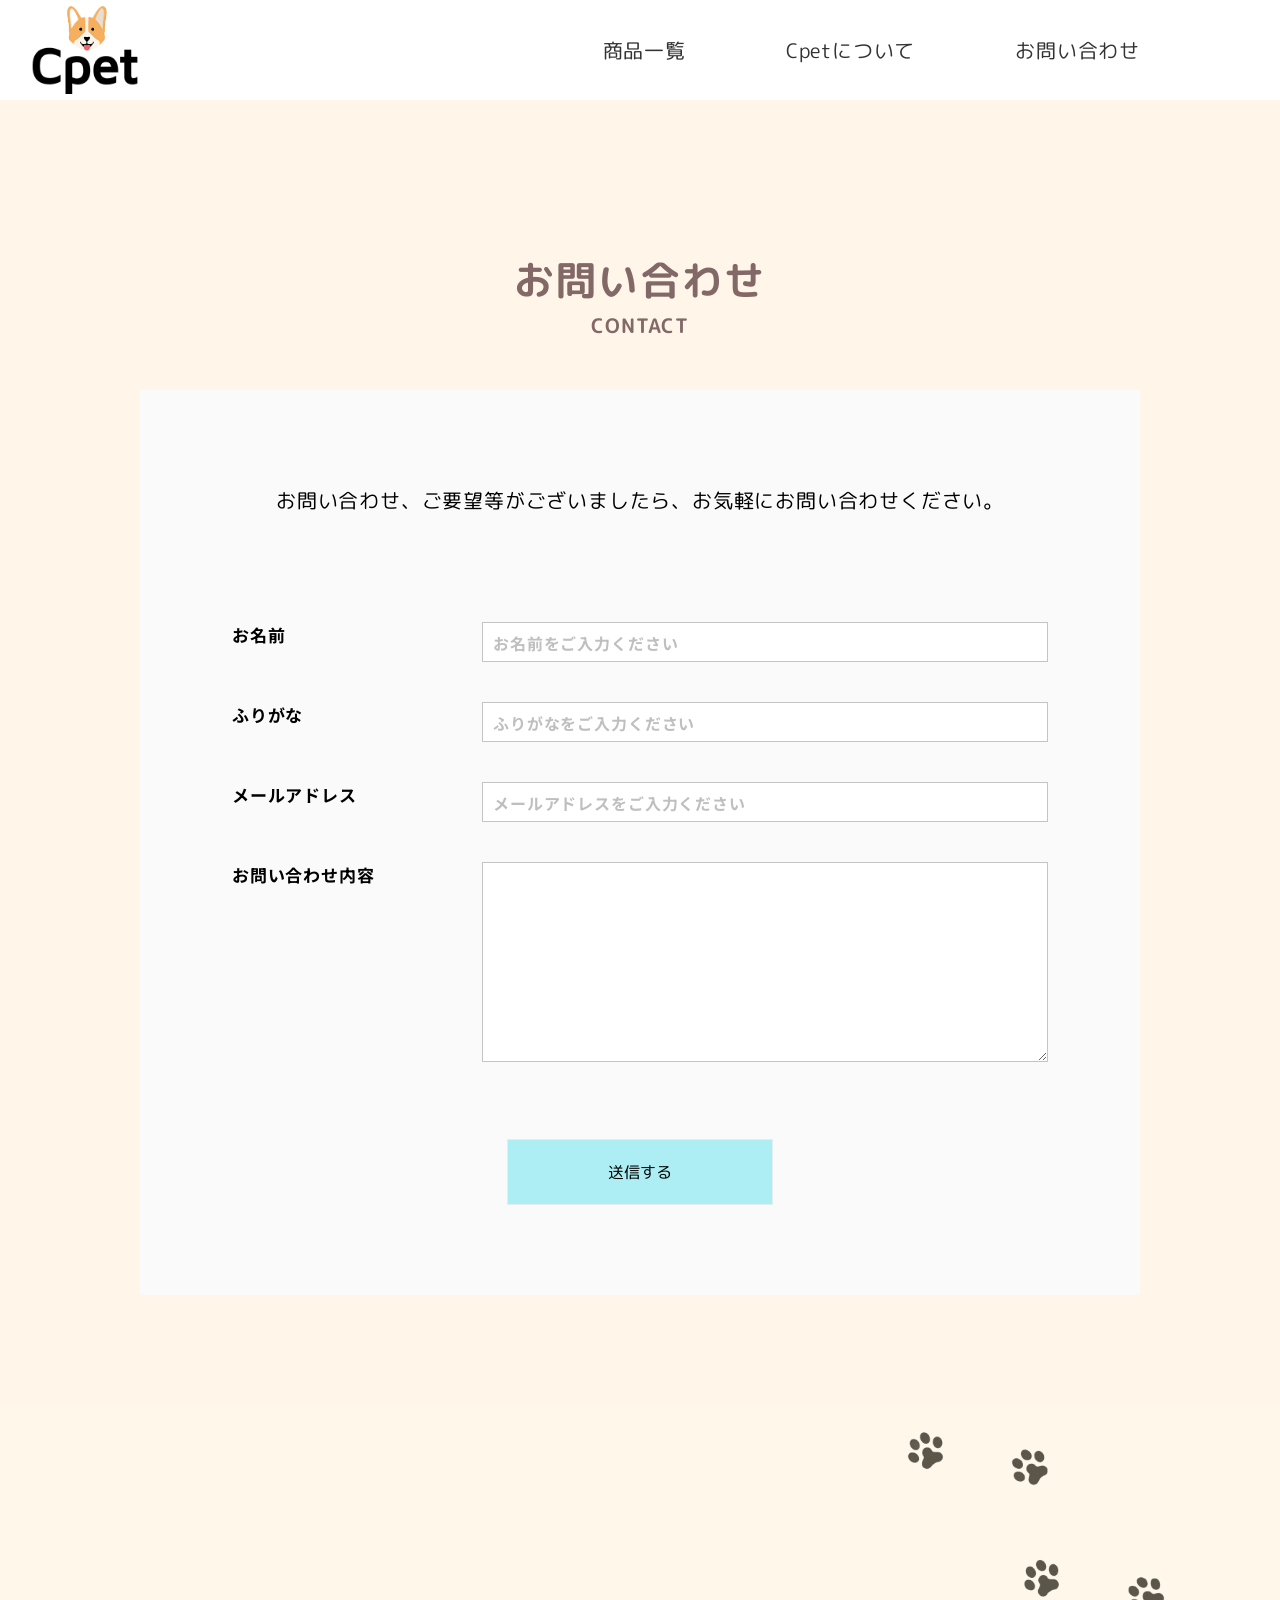
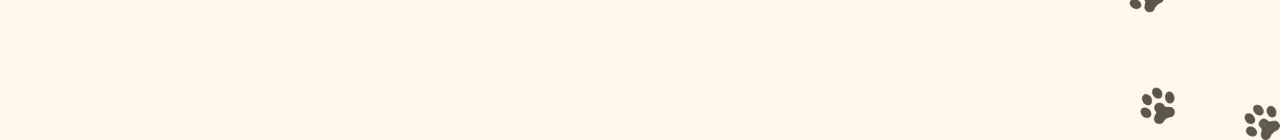
==== commit 892a391b: "Update contact.html" ====
--- a/contact.html
+++ b/contact.html
@@ -23,10 +23,9 @@
 
 <!-- ハンバーガー（PCでは非表示） -->
 <div class="header-right">
-    <a href="cart.html" class="cart-link">
+    <a href="coming-soon.html" class="cart-link">
       <img src="images/cart.jpeg" alt="カート">
     </a>
-
     <button class="hamburger" type="button" aria-label="メニュー">
       <span></span>
       <span></span>
@@ -36,43 +35,39 @@
 
 <nav class="navi">
 <ul class="menu">
-    <li><a href="product.hrml">商品一覧</a></li>
+    <li><a href="coming-soon.html">商品一覧</a></li>
     <li><a href="index.html#about">Cpetについて</a></li>
     <li><a href="contact.html">お問い合わせ</a></li>
-    <li><a href="cart.html"><img src="image/cart.jpeg" alt="カート"></a></li>
+    <li><a href="coming-soon.html><img src="image/cart.jpeg" alt="カート"></a></li>
 </ul>
 </nav>
 <!-- ハンバーガー用メニュー -->
 <div class="drawer" id="drawer">
   <button class="drawer-close">×</button>
-
+    
   <nav class="drawer-nav">
     <a href="index.html">トップページ</a>
-    <a href="product.hrml">商品一覧</a>
+    <a href="coming-soon.html">商品一覧</a>
     <a href="index.html#about">Cpetについて</a>
     <a href="index.html#company">会社概要</a>
      <a href="contact.html">お問い合わせ</a>
   </nav>
 </div>
 </header>
+        
 <div class="drawer-overlay"></div>
-
 
     <div class="contact-bg">
   <h2 class="contact-title">
     お問い合わせ
     <span>CONTACT</span>
   </h2>
- 
+
         <div class="contact-area inner">
             <p class="contact-message">お問い合わせ、ご要望等がございましたら、<br class="sp-only">お気軽にお問い合わせください。</p>
-            
             <div class="contact-inner">
                 <form method="post">
                     <table class="contact-table">
-
-
-
                         <tr class="table-list">
                             <th>
                                 <label for="name">お名前</label>
@@ -82,15 +77,12 @@
                             </td>
                         </tr>
 
-
-
                         <tr class="table-list">
                             <th><label for="furigana">ふりがな</label></th>
                             <td>
                                 <input type="text" name="yourname" id="furigana" placeholder="ふりがなをご入力ください" class="input-area">
                             </td>
                         </tr>
-
 
                         <tr class="table-list">
                             <th><label for="mail">メールアドレス</label></th>
@@ -99,47 +91,20 @@
                             </td>
                         </tr>
 
-
-
                         <tr class="table-list">
                             <th><label for="comment">お問い合わせ内容</label></th>
                             <td>
                                 <textarea id="comment" name="comment"></textarea>
                             </td>
                         </tr>
-
                     </table>
                 </form>
-
-
-
                 <input type="submit" value="送信する" class="submit-button">
-
-
             </div>
         </div>
     </div>
 
-
     <img src="images/paws2.png" alt="肉球" class="paws-img">
-
-<script>
-  const hamburger = document.querySelector(".hamburger");
-  const closeBtn  = document.querySelector(".drawer-close");
-  const overlay   = document.querySelector(".drawer-overlay");
-
-  function closeDrawer(){
-    document.body.classList.remove("drawer-open");
-  }
-
-  hamburger.addEventListener("click", () => {
-    document.body.classList.toggle("drawer-open");
-  });
-
-  closeBtn.addEventListener("click", closeDrawer);
-  overlay.addEventListener("click", closeDrawer);
-</script>
-
-
-    </body>
+<script src="js/script.js"></script>
+</body>
 </html>
--- a/css/style.css
+++ b/css/style.css
@@ -1,12 +1,13 @@
 @charset "utf-8";
 
-
 body{
-  font-family: "M PLUS Rounded 1c", sans-serif;
+font-family: "M PLUS Rounded 1c", sans-serif;
 font-weight: 400;
 margin: 0;
- letter-spacing: 0.05em;
-
+letter-spacing: 0.05em;
+padding-top: 100px;
+background-color:#FFF7E9;
+overflow-x: hidden;
 }
 
 .mainvisual{
@@ -26,131 +27,125 @@
 }
 
 .mainvisual p{
-    position: absolute;
-    color: #ffffff;
+position: absolute;
+color: #ffffff;
 font-size: 35px;
 top: 200px;
 left:100px;
 }
 
 .wave-top{
-  position: absolute;
-  bottom: -40px;        
-  left: 0;
-  width: 100%;
-  height: 90px;         /* ← 波の高さ */
-  fill: #FFF7E9; 
-  z-index: 1;       
+position: absolute;
+bottom: -40px;        
+left: 0;
+width: 100%;
+height: 90px;         /* ← 波の高さ */
+fill: #FFF7E9; 
+z-index: 1;       
 }
 
 @media (min-width: 481px) and (max-width: 768px){
-
-  .mainvisual span{
-    font-size: 25px;  
-    top: 75%;  
+.mainvisual span{
+font-size: 25px;  
+top: 75%;  
 left: 21% ;
-    padding: 8px 10px;
-  }
-
-  .mainvisual p{
-    font-size: 25px;
-    top: 15%;
-    left:5%;
-  }
- .mainvisual img{
-    width: 100%;
-    height: 90vh;
-    display: block;
-    object-fit: cover;  
-  }
-
-  .wave-top{
-    height: 70px;     
-    bottom: -30px;
-  }
-
-
-
-
-}
+padding: 8px 10px;
+}
+
+.mainvisual p{
+font-size: 25px;
+top: 15%;
+left:5%;
+}
+
+.mainvisual img{
+width: 100%;
+height: 90vh;
+display: block;
+object-fit: cover;  
+}
+
+.wave-top{
+height: 70px;     
+bottom: -30px;
+}}
+
 @media (max-width: 480px){
-
-  .mainvisual{
-    position: relative;
-  }
-
-  .mainvisual .img{
-    position: relative;
-  }
-
-  .mainvisual img{
-    width: 100%;
-    height: 65vh;
-    display: block;
-    object-fit: cover;  
-  }
-
-  .mainvisual p{
-    position: absolute;
-    top: 13%;
-    left: 6%;
-    margin: 0;
-    color: #fff;
-    font-size: 18px;
-    line-height: 1.6;
-    letter-spacing: 0.05em;
-    width: 88%;
-    text-align: left;
-  }
+.mainvisual{
+position: relative;
+}
+
+.mainvisual .img{
+position: relative;
+}
+
+.mainvisual img{
+width: 100%;
+height: 65vh;
+display: block;
+object-fit: cover;  
+}
+
+.mainvisual p{
+position: absolute;
+top: 13%;
+left: 6%;
+margin: 0;
+color: #fff;
+font-size: 18px;
+line-height: 1.6;
+letter-spacing: 0.05em;
+width: 88%;
+text-align: left;
+}
 
   /* 下の文字 */
-  .mainvisual span{
-    position: absolute;
-    left: 56%;
-    top: 75%;
-    transform: translateX(-50%);
-    display: inline-block;
-    margin: 0;
-    color: #fff;
-    font-size: 18px;
-    line-height: 1.5;
-    letter-spacing: 0.03em;
-    text-align: center;
-    width: 88%;
-    background-color: rgba(255, 176, 49, 0.28);
-    padding: 5px 2px;
-    box-sizing: border-box;
-      z-index: 3;
-      
-  }
-
-  .wave-top{
-    position: absolute;
-    bottom: -18px;
-    left: 0;
-    width: 100%;
-    height: 48px;
-    fill: #FFF7E9;
-    z-index: 1;
-  }
-}
-
+.mainvisual span{
+position: absolute;
+left: 56%;
+top: 75%;
+transform: translateX(-50%);
+display: inline-block;
+margin: 0;
+color: #fff;
+font-size: 18px;
+line-height: 1.5;
+letter-spacing: 0.03em;
+text-align: center;
+width: 88%;
+background-color: rgba(255, 176, 49, 0.28);
+padding: 5px 2px;
+box-sizing: border-box;
+z-index: 3;
+}
+
+.wave-top{
+position: absolute;
+bottom: -18px;
+left: 0;
+width: 100%;
+height: 48px;
+fill: #FFF7E9;
+z-index: 1;
+}}
 
 html{
-    font-size: 100%;
-     overflow-x: hidden;
+font-size: 100%;
+overflow-x: hidden;
 }
 
 body{
-    background-color:#FFF7E9;
-      overflow-x: hidden;
-}
+background-color:#FFF7E9;
+overflow-x: hidden;
+}
+
 li{
-    list-style: none;
-}
+list-style: none;
+}
+
 a{
-    color: #000000;
-    text-decoration: none;
+color: #000000;
+text-decoration: none;
 }
 
 #header{
@@ -161,22 +156,25 @@
     background-color: #ffffff;
     align-items: center;
     padding: 0 20px;
-
+    position: fixed;
+    top: 0;
+    left: 0;
+    z-index: 1000;
 }
 
 #header.logo{
-    width: 100%;
+width: 100%;
 max-width: 100px;
-  padding: 0 20px;
+padding: 0 20px;
 }
 
 .logo img{
-  width: 130px;   
-  height: auto;
+width: 130px;   
+height: auto;
 }
 
 #header .logo a{
-    display: block;
+display: block;
 }
 
 #header .navi .menu {
@@ -200,116 +198,192 @@
 }
 
 .drawer{
-    display: none;
+display: none;
 }
 
 .header-right{
-    display: none;
+display: none;
 }
 
 @media (min-width: 481px) and (max-width: 768px){
-
-  #header{
-    display:flex;
-    align-items:center;
+#header{
+  display:flex;
+  align-items:center;
+  justify-content:space-between;
+  padding:0 20px;
+  position:fixed;
+  top:0;
+  left:0;
+  width:100%;
+  height:100px;
+  background:#fff;
+  z-index:1000;
+  box-sizing:border-box;
+}
+  
+.logo img{
+width: 110px;  
+height: auto;
+}
+  
+.navi{
+display:none;
+}
+
+/* カート＋ハンバーガー */
+.header-right{
+margin-right: 15px;
+display: flex;
+flex-direction: row;   
+align-items: center;
+gap: 13px; 
+}
+
+.cart-link img{
+width: 28px;
+height: auto;
+display:block;
+}
+
+.hamburger{
+display:flex;
+flex-direction: column;
+gap: 6px;
+background:none;
+border:none;
+cursor:pointer;
+padding: 0;
+}
+
+.hamburger span{
+width: 28px;
+height: 2px;
+background:#000;
+display:block;
+}}
+
+@media (max-width: 480px) {
+#header{
+display:flex;
+align-items:center;
+justify-content: space-between;
+padding: 0 20px;
+}
+
+.logo img{
+width: 100px;   
+height: auto;
+}
+  
+.navi{
+display:none;
+}
+
+/* カート＋ハンバーガー */
+.header-right{
+margin-right: 15px;
+display: flex;
+flex-direction: row;   
+align-items: center;
+gap: 13px;
+}
+
+.cart-link img{
+width: 28px;
+height: auto;
+display:block;
+}
+
+.hamburger{
+display:flex;
+flex-direction: column;
+gap: 6px;
+background:none;
+border:none;
+cursor:pointer;
+padding: 0;
+}
+
+.hamburger span{
+width: 28px;
+height: 2px;
+background:#000;
+display:block;
+}}
+
+@media (min-width: 481px) and (max-width: 768px){
+ /* ドロワー本体（左からスライド） */
+  .drawer{
+    position: fixed;
+    top: 0;
+    left: 0;
+    width: 78vw;          
+    max-width: 420px;
+    height: 100vh;
+    background: #fff;
+    transform: translateX(-105%);
+    transition: transform .25s ease;
+    z-index: 2000;
+    display: flex;
+    flex-direction: column;
+    padding: 22px 26px 18px;
+    box-shadow: 10px 0 30px rgba(0,0,0,.08);
+  }
+
+  /* ×ボタン（右上） */
+  .drawer-close{
+    align-self: flex-end;
+    border: none;
+    background: none;
+    font-size: 28px;
+    line-height: 1;
+    cursor: pointer;
+    padding: 4px 6px;
+  }
+
+  /* メニュー */
+  .drawer-nav{
+    margin-top: 10px;
+    display: flex;
+    flex-direction: column;
+    gap: 18px;
+    padding-top: 10px;
+  }
+
+  .drawer-nav a{
+    text-decoration: none;
+    color: #666;
+    font-size: 16px;
+    letter-spacing: .03em;
+  }
+
+  /* 下部（ロゴ＋コピーライト） */
+  .drawer-footer{
+    margin-top: auto;         
+    display: flex;
+    align-items: center;
     justify-content: space-between;
-    padding: 0 20px;
-  }
-.logo img{
-  width: 110px;  
-  height: auto;
-}
-  
-  .navi{
-    display:none;
-  }
-
-  /* カート＋ハンバーガー */
-  .header-right{
-    margin-right: 15px;
-    display: flex;
-    flex-direction: row;   
-    align-items: center;
-    gap: 13px; 
-}
-
-
-  .cart-link img{
-    width: 28px;
+    gap: 12px;
+    padding-top: 20px;
+  }
+
+  .drawer-logo{
+    width: 70px;
     height: auto;
-    display:block;
-  }
-
-  .hamburger{
-    display:flex;
-    flex-direction: column;
-    gap: 6px;
-    background:none;
-    border:none;
-    cursor:pointer;
-    padding: 0;
-  }
-
-  .hamburger span{
-    width: 28px;
-    height: 2px;
-    background:#000;
-    display:block;
+    display: block;
+  }
+
+  .drawer-footer small{
+    color: #999;
+    font-size: 12px;
+  }
+
+  /* 開いた状態 */
+  body.drawer-open .drawer{
+  transform: translateX(0);
   }}
 
-
 @media (max-width: 480px) {
-
-  #header{
-    display:flex;
-    align-items:center;
-    justify-content: space-between;
-    padding: 0 20px;
-  }
-
-.logo img{
-  width: 100px;   
-  height: auto;
-}
-  
-  .navi{
-    display:none;
-  }
-
-  /* カート＋ハンバーガー */
-  .header-right{
-    margin-right: 15px;
-    display: flex;
-    flex-direction: row;   
-    align-items: center;
-    gap: 13px;
-  }
-
-  .cart-link img{
-    width: 28px;
-    height: auto;
-    display:block;
-  }
-
-  .hamburger{
-    display:flex;
-    flex-direction: column;
-    gap: 6px;
-    background:none;
-    border:none;
-    cursor:pointer;
-    padding: 0;
-  }
-
-  .hamburger span{
-    width: 28px;
-    height: 2px;
-    background:#000;
-    display:block;
-  }
-}
-@media (min-width: 481px) and (max-width: 768px){
-
   /* ドロワー本体（左からスライド） */
   .drawer{
     position: fixed;
@@ -357,7 +431,7 @@
 
   /* 下部（ロゴ＋コピーライト） */
   .drawer-footer{
-    margin-top: auto;         
+    margin-top: auto;          
     display: flex;
     align-items: center;
     justify-content: space-between;
@@ -376,305 +450,282 @@
     font-size: 12px;
   }
 
-  
-  .drawer-overlay{
-    position: fixed;
-    inset: 0;
-    background: rgba(0,0,0,.18);
-    opacity: 0;
-    pointer-events: none;
-    transition: opacity .25s ease;
-    z-index: 1500;
-  }
-
   /* 開いた状態 */
   body.drawer-open .drawer{
-    transform: translateX(0);
-  }
-  body.drawer-open .drawer-overlay{
-    opacity: 1;
-    pointer-events: auto;
-  }
-}
+  transform: translateX(0);
+  }}
 
 .products-title h2{
-    font-size: 40px;
-    align-items: center;
-    text-align: center;
-    margin-top: 150px;
+font-size: 40px;
+align-items: center;
+text-align: center;
+margin-top: 150px;
 }
 
 .products-title p{
-  font-size: 25px;
-  text-align: center;
-  margin-bottom: 40px;
+font-size: 25px;
+text-align: center;
+margin-bottom: 40px;
 }
 
 .banner {
-  position: relative;
-  max-width: 1000px;
-  margin: 0 auto;
-  margin-bottom: 50px;
+position: relative;
+max-width: 1000px;
+margin: 0 auto;
+margin-bottom: 50px;
 }
 
 .banner img {
-  width: 100%;
-  display: block;
-  z-index: 2;
-}
-
+width: 100%;
+display: block;
+z-index: 2;
+}
 
 .banner-title {
-  position: absolute;
-  bottom: 120px;
-  left: 30px;
-  color: #fff;
-  font-size: 40px;
-  font-weight: bold;
+position: absolute;
+bottom: 120px;
+left: 30px;
+color: #fff;
+font-size: 40px;
+font-weight: bold;
 }
 
 .banner-text {
-  position: absolute;
-  bottom: 75px;
-  left: 30px;
-  color: #fff;
-  font-size: 25px;
-}
-
+position: absolute;
+bottom: 75px;
+left: 30px;
+color: #fff;
+font-size: 25px;
+}
 
 .banner-price {
-  position: absolute;
-  bottom: 5px;
- right: 190px;
-  color: #fff;
-  font-size: 40px;
-  font-weight: bold;
+position: absolute;
+bottom: 5px;
+right: 190px;
+color: #fff;
+font-size: 40px;
+font-weight: bold;
 }
 
 .banner-btn {
-  position: absolute;
-  top: 20px;
-  right: 20px;
-  padding: 8px 25px;
-  background: #f2b705;
-  color: #fff;
-  text-decoration: none;
-  border-radius: 20px;
-  font-size: 20px;
+position: absolute;
+top: 20px;
+right: 20px;
+padding: 8px 25px;
+background: #f2b705;
+color: #fff;
+text-decoration: none;
+border-radius: 20px;
+font-size: 20px;
 box-shadow: 0 4px 0 #b98728;
 }
 
 .banner-btn::after{
- width: 5px;
-    height: 5px;
-    margin-left: 5px;
-  content: ">";
-}
+width: 5px;
+height: 5px;
+margin-left: 5px;
+content: ">";
+}
+
+.banner-btn:hover{
+background-color: #fdc672;
+box-shadow: 0 2px 0 hsl(45, 100%, 69%);
+}
+
+.banner-wrap{
+position: relative;
+padding-top: 40px;
+}
+
+.banner-logo{
+position: absolute;
+width: 35%;
+top: 10px;
+left: 220px;
+z-index: 1;
+}
+
+img.banner-towel{
+position: absolute;
+bottom: 0px;
+right: 0px;
+width: 200px;
+}
+
+@media (min-width: 481px) and (max-width: 768px){
+.products-title h2{
+font-size:35px;
+margin-top: 150px;
+}
+
+.products-title p{
+font-size: 20px;
+margin-bottom: 70px;
+}
+
+.banner-title {
+position: absolute;
+bottom: 100px;
+left: 30px;
+color: #fff;
+font-size: 30px;
+font-weight: bold;
+}
+
+.banner-text {
+position: absolute;
+bottom: 70px;
+left: 30px;
+color: #fff;
+font-size: 20px;
+}
+
+.banner-price {
+position: absolute;
+bottom: 10px;
+left: 30px;
+color: #fff;
+font-size: 23px;
+font-weight: bold;
+}
+
+/* 右上ボタン */
+.banner-btn {
+position: absolute;
+top: 20px;
+right: 20px;
+padding: 8px 25px;
+background: #f2b705;
+color: #fff;
+text-decoration: none;
+border-radius: 20px;
+font-size: 20px;
+box-shadow: 0 4px 0 #b98728;
+}
+
+.banner-btn::after{
+width: 5px;
+height: 5px;
+margin-left: 5px;
+content: ">";
+}
+
+.banner-btn:hover{
+background-color: #fdc672;
+box-shadow: 0 2px 0 hsl(45, 100%, 69%);
+}
+
+.banner-wrap{
+position: relative;
+padding-top: 40px;
+}
+
+.banner-logo{
+position: absolute;
+width: 50%;
+top: 30px;
+left: 0px;
+z-index: 1;
+}
+  
+img.banner-towel{
+position:absolute;
+right:0;
+bottom:0;
+width:30%;
+max-width:110px;
+}}
+
+@media (max-width:480px){
+.banner {
+position: relative;
+max-width: 1000px;
+margin: 0 auto;
+margin-bottom: 0px;
+}
+
+.products-title h2{
+font-size: 28px;
+margin-top: 130px;
+}
+
+.products-title p{
+font-size: 18px;
+margin-bottom: 40px;
+}
+
+.banner-title {
+position: absolute;
+bottom: 70px;
+left: 30px;
+color: #fff;
+font-size: 20px;
+font-weight: bold;
+}
+
+.banner-text {
+position: absolute;
+bottom: 45px;
+left: 30px;
+color: #fff;
+font-size: 16px;
+}
+  
+.banner-price {
+position: absolute;
+bottom: 10px;
+left: 30px;
+color: #fff;
+font-size: 13px;
+font-weight: bold;
+}
+
+/* 右上ボタン */
+.banner-btn {
+position: absolute;
+top:6px;
+right: 6px;
+padding: 5px 10px;
+background: #f2b705;
+color: #fff;
+text-decoration: none;
+border-radius: 20px;
+font-size: 12px;
+box-shadow: 0 3px 0 #b98728;
+}
+
+.banner-btn::after{
+width: 5px;
+height: 5px;
+margin-left: 5px;
+content: ">";
+}
+
 .banner-btn:hover{
  background-color: #fdc672;
  box-shadow: 0 2px 0 hsl(45, 100%, 69%);
 }
 
 .banner-wrap{
-   position: relative;
+position: relative;
 padding-top: 40px;
 }
 
-
 .banner-logo{
-  position: absolute;
-  width: 35%;
-  top: 10px;
- left: 220px;
+position: absolute;
+width: 50%;
+top: 30px;
+left: 0px;
 z-index: 1;
 }
+  
 img.banner-towel{
- position: absolute;
- bottom: 0px;
- right: 0px;
- width: 200px;
-}
-
-@media (min-width: 481px) and (max-width: 768px){
-
-.products-title h2{
-    font-size:35px;
-    margin-top: 150px;
-}
-
-.products-title p{
-  font-size: 20px;
-  margin-bottom: 70px;
-}
-
-
-
-.banner-title {
-  position: absolute;
-  bottom: 100px;
-  left: 30px;
-  color: #fff;
-  font-size: 30px;
-  font-weight: bold;
-}
-
-.banner-text {
-  position: absolute;
-  bottom: 70px;
-  left: 30px;
-  color: #fff;
-  font-size: 20px;
-}
-
-
-.banner-price {
-  position: absolute;
-  bottom: 10px;
- left: 30px;
-  color: #fff;
-  font-size: 30px;
-  font-weight: bold;
-}
-
-/* 右上ボタン */
-.banner-btn {
-  position: absolute;
-  top: 20px;
-  right: 20px;
-  padding: 8px 25px;
-  background: #f2b705;
-  color: #fff;
-  text-decoration: none;
-  border-radius: 20px;
-  font-size: 20px;
-box-shadow: 0 4px 0 #b98728;
-}
-
-.banner-btn::after{
- width: 5px;
-    height: 5px;
-    margin-left: 5px;
-  content: ">";
-}
-.banner-btn:hover{
- background-color: #fdc672;
- box-shadow: 0 2px 0 hsl(45, 100%, 69%);
-}
-
-.banner-wrap{
-   position: relative;
-padding-top: 40px;
-}
-
-
-.banner-logo{
-  position: absolute;
-  width: 50%;
-  top: 30px;
- left: 0px;
-z-index: 1;
-}
-img.banner-towel{
- position: absolute;
- bottom: 0px;
- right: 0px;
- width: 150px;
-}
-}
-
-
-@media (max-width:480px){
-.banner {
-  position: relative;
-  max-width: 1000px;
-  margin: 0 auto;
-  margin-bottom: 0px;
-}
-
-.products-title h2{
-    font-size: 28px;
-    margin-top: 130px;
-}
-
-.products-title p{
-  font-size: 18px;
-  margin-bottom: 40px;
-}
-
-
-
-.banner-title {
-  position: absolute;
-  bottom: 70px;
-  left: 30px;
-  color: #fff;
-  font-size: 20px;
-  font-weight: bold;
-}
-
-.banner-text {
-  position: absolute;
-  bottom: 45px;
-  left: 30px;
-  color: #fff;
-  font-size: 16px;
-}
-
-
-.banner-price {
-  position: absolute;
-  bottom: 10px;
- left: 30px;
-  color: #fff;
-  font-size: 18px;
-  font-weight: bold;
-}
-
-/* 右上ボタン */
-.banner-btn {
-  position: absolute;
-  top: 13px;
-  right: 10px;
-  padding: 5px 18px;
-  background: #f2b705;
-  color: #fff;
-  text-decoration: none;
-  border-radius: 20px;
-  font-size: 13px;
-box-shadow: 0 4px 0 #b98728;
-}
-
-.banner-btn::after{
- width: 5px;
-    height: 5px;
-    margin-left: 5px;
-  content: ">";
-}
-.banner-btn:hover{
- background-color: #fdc672;
- box-shadow: 0 2px 0 hsl(45, 100%, 69%);
-}
-
-.banner-wrap{
-   position: relative;
-padding-top: 40px;
-}
-
-
-.banner-logo{
-  position: absolute;
-  width: 50%;
-  top: 30px;
- left: 0px;
-z-index: 1;
-}
-img.banner-towel{
- position: absolute;
- bottom: 0px;
- right: 0px;
- width: 90px;
-}
-}
+ position:absolute;
+  right:0;
+  bottom:0;
+  width:30%;
+  max-width:80px;
+}}
 
 .container{
   display: flex;
@@ -692,9 +743,7 @@
   display: flex;
   flex-direction: column;
   align-items: center;
- 
-}
-
+}
 
 .title-circle{
   background-color: #FFEDDC;
@@ -709,8 +758,8 @@
 }
 
 .title-circle p{
-  font-size: 30px;
-  line-height: 1.3;
+font-size: 30px;
+line-height: 1.3;
 margin-bottom: 10px;
 }
 
@@ -720,7 +769,6 @@
   background-color: #000000;
   margin-top: 5px;
 }
-
 
 .title-circle .more-link{
 display: block;
@@ -743,7 +791,6 @@
   gap:  40px 20px;
 }
 
-
 .product-item img {
     width: 90%;
     height: auto;
@@ -752,14 +799,14 @@
     border: 1px solid #000000;
 }
 
-
 .giftbox{
 background-color:#fe9191;
- padding: 90px;
- position: relative;
- overflow: visible;
+padding: 90px;
+position: relative;
+overflow: visible;
 z-index: 2;
- padding-bottom: 10px;}
+padding-bottom: 10px;
+}
 
 .wave{
   position: absolute;
@@ -772,14 +819,12 @@
 }
 
 @media (min-width: 481px) and (max-width: 768px){
-
 /* 全体 */
 .container{
   flex-direction: column;
   align-items: center;
   padding: 30px 40px;
   gap: 30px;
-
 }
 
 .sideber{
@@ -800,13 +845,12 @@
   width: 200px;
 }
 
-
 .products-grid{
-  flex: none;
-  width: 100%;
-  max-width: 500px;
-  grid-template-columns: repeat(2, 1fr);
- gap: 30px 80px;
+flex: none;
+width: 100%;
+max-width: 500px;
+grid-template-columns: repeat(2, 1fr);
+gap: 30px 80px;
 }
 
 .product-item p{
@@ -818,19 +862,17 @@
 
 .product-item img{
   width: 100%;
-}
-}
+}}
 
 @media (max-width:480px){
-
-  .container{
-    display: flex;
-    flex-direction: column;
-    align-items: center;
-    padding: 50px 20px;
-    gap: 0px;
+.container{
+display: flex;
+flex-direction: column;
+align-items: center;
+padding: 50px 20px;
+gap: 0px;
 margin-bottom: 100px;
-  }
+}
 
   .sideber{
    flex: none;
@@ -874,9 +916,7 @@
     max-width: 220px;
     height: auto;
     margin: 0 auto 8px;
-  }
-}
-
+  }}
 
 .giftbox-container{
 display: flex;
@@ -884,11 +924,11 @@
 justify-content: flex-start;
 width: 100%;
 margin: 0 auto;
- padding: 0px;
+padding: 0px;
 }
 
 .giftbox-text{
-  flex: 1;
+flex: 1;
 padding:0;
 margin: 0;
 display: flex;
@@ -898,54 +938,51 @@
 }
 
 .giftbox-img{
-  flex: 1;
-  text-align: right;
-  margin-left: auto;
-  
+flex: 1;
+text-align: right;
+margin-left: auto; 
 }
 
 .giftbox-img img{
-  width: 100%;
-  height: auto;
-  display: block;
-  margin-right: 0;
+width: 100%;
+height: auto;
+display: block;
+margin-right: 0;
 padding: 1rem 1rem 1.5rem;
-    background:
-        linear-gradient(135deg, #a0dce4 0 100%),
-        repeating-linear-gradient(45deg, #a0dce4 0px 3px, transparent 3px 6px);
-    background-repeat: no-repeat;
-    background-size: calc(100% - 0.5rem) calc(100% - 0.5rem);
-    background-position: 0 0, 0.5rem 0.5rem;
+background:
+linear-gradient(135deg, #a0dce4 0 100%),
+repeating-linear-gradient(45deg, #a0dce4 0px 3px, transparent 3px 6px);
+background-repeat: no-repeat;
+background-size: calc(100% - 0.5rem) calc(100% - 0.5rem);
+background-position: 0 0, 0.5rem 0.5rem;
 }
 
 .giftbox-title h2{
-  color: #fff4f4;
-  font-size: 50px;
-  margin-left: 0px;
+color: #fff4f4;
+font-size: 50px;
+margin-left: 0px;
 }
 
 .giftbox-title p{
-  color: #fffdfd;
-  font-size: 25px;
-  margin-left: 10px;
+color: #fffdfd;
+font-size: 25px;
+margin-left: 10px;
 } 
 
 .text-content p{
-  color: #ffffff;
-  margin-top: 50px;
-  font-size: 25px;
-  margin-left: 0px;
+color: #ffffff;
+margin-top: 50px;
+font-size: 25px;
+margin-left: 0px;
 }
 
 .more-link{
-  text-decoration: none;
-  color: #000;
-  font-size: 20px;
-  margin-top: 60px;
-  margin-left: 60%;
-}
-
-
+text-decoration: none;
+color: #000;
+font-size: 20px;
+margin-top: 60px;
+margin-left: 60%;
+}
 
 .planePath {
   stroke: #ff7178;
@@ -957,75 +994,66 @@
 }
 
 .fil1 {
-  fill: #ff7178;
+fill: #ff7178;
 }
 
 .fil2 {
-  fill: #C5C6C6;
+fill: #C5C6C6;
 }
 
 .fil4 {
-  fill: #ffffff;
+fill: #ffffff;
 }
 
 .fil3 {
-  fill: #AEAFB0;
-}
-
+fill: #AEAFB0;
+}
 
 @media (min-width: 481px) and (max-width: 768px){
-
 .giftbox{
-  padding:60px 30px;
-   padding-bottom: 20px;
+padding:60px 30px;
+padding-bottom: 20px;
 }
 
 /* 縦レイアウト */
 .giftbox-container{
-  flex-direction: column;
-  gap: 30px;
-}
-
+flex-direction: column;
+gap: 30px;
+}
 
 .giftbox-text{
-  width: 100%;
-  align-items: flex-start;
-}
-
+width: 100%;
+align-items: flex-start;
+}
 
 .giftbox-title h2{
-  font-size: 35px;
+zont-size: 35px;
 }
 
 .giftbox-title p{
-  font-size: 19px;
-  margin-left: 0;
-}
-
+font-size: 19px;
+margin-left: 0;
+}
 
 .text-content p{
-  font-size: 21px;
-  margin-top: 40px;
-}
-
+font-size: 21px;
+margin-top: 40px;
+}
 
 .giftbox-img{
-  width: 100%;
-  max-width: 460px;
-  margin-left: auto;  
- 
-}
-
+width: 100%;
+max-width: 460px;
+margin-left: auto; 
+}
 
 .more-link{
-  margin-left: 0%;
-  margin-top: 30px;
-  align-self: flex-start; 
-  font-size: 20px;
-}
-}
+margin-left: 0%;
+margin-top: 30px;
+align-self: flex-start; 
+font-size: 20px;
+}}
+
 @media (max-width:480px){
-
 /* セクション */
 .giftbox{
   padding: 60px 20px 20px;
@@ -1042,7 +1070,6 @@
   width: 100%;
 }
 
-
 .giftbox-text{
   width: 100%;
   display: flex;
@@ -1051,7 +1078,6 @@
   text-align: center;
 }
 
-
 .giftbox-title h2{
   font-size:28px;
   margin: 0;
@@ -1060,7 +1086,6 @@
 .giftbox-title p{
   font-size: 18px;
 }
-
 
 .text-content p{
   font-size: 16px;
@@ -1068,13 +1093,11 @@
   margin-top: 30px;
 }
 
-
 .more-link{
   font-size: 16px;
   margin-top: 25px;
   margin-left: 0;
 }
-
 
 .giftbox-img{
   width: 100%;
@@ -1093,18 +1116,12 @@
 .wave{
   height: 100px;
   bottom: -100px;
-}
-
-}
-
-
-
+}}
 
 .about {
   background: #fff7ed;
   padding-bottom: 120px;
 }
-
 
 .about-title {
   max-width: 1100px;
@@ -1120,36 +1137,31 @@
   margin-bottom: 100px;
 }
 
-
 .about-row {
-  display: flex;
+display: flex;
 justify-content: space-between;
 }
-
 
 .about-left {
   width: 110%;
   margin-top: 80px;
 }
 
-
 .cpet-bg {
   background: #fde3c8;
   padding: 100px 100px  ;
 }
 
 .cpet-content {
-  max-width: 800px;
- margin-left: 0px;
-  text-align: left;
-}
-
+max-width: 800px;
+margin-left: 0px;
+text-align: left;
+}
 
 .brand {
   font-size: 50px;
   margin-bottom: 30px;
   text-align: center;
-  
 }
 
 .brand-copy {
@@ -1157,8 +1169,6 @@
   font-size: 30px;
   text-align: center;
 }
-
-
 
 /* アイコンと文字ボックスを横に並べる */
 .concept-item {
@@ -1167,7 +1177,6 @@
   margin-bottom: 30px;
 }
 
-
 .icon, .icon2 {
   width: 50px;     
   height: auto;
@@ -1180,10 +1189,6 @@
   margin-right: 35px; 
 }
 
-
-
-
-
  .concept-item h4 {
   display: flex;
   align-items: baseline;
@@ -1206,36 +1211,32 @@
 
 /* 右側の画像エリア全体 */
 .about-right {
-    display: flex;
-    flex-direction: column; 
-    align-items: center;   
-    position: relative;
-    z-index: 2;
-    margin-left: -130px;    
-}
-
+display: flex;
+flex-direction: column; 
+align-items: center;   
+position: relative;
+z-index: 2;
+margin-left: -130px;    
+}
 
 .about-right img:first-child {
-    width: 90%;           
-    height: auto;
-    align-self: flex-end;   
-}
-
+width: 90%;           
+height: auto;
+align-self: flex-end;   
+}
 
 .paws-img2 {
-    width: 60%;             
-    margin-top: 100px;       
-    display: block;
-    margin-left: auto;
-    margin-right: auto;
-  
-    transform: translateX(40px); 
+width: 60%;             
+margin-top: 100px;       
+display: block;
+margin-left: auto;
+margin-right: auto;
+transform: translateX(40px); 
 }
 
 @media (min-width: 481px) and (max-width: 768px){
-
 .about{
-  padding: 150px 0px;
+padding: 150px 0px;
 }
 
 .about-title {
@@ -1256,7 +1257,6 @@
   flex-direction: column;
 }
 
-
  .about-right{
   order: -1;
   align-items: flex-start;
@@ -1264,21 +1264,16 @@
   margin: 0 0 -40px 0;   
 }
 
-
 .about-right img{
   width: 100%;
   max-width: 400px;
   height: auto;
-
-}
-
+}
 
 .about-left{
   width: 80%;
   margin: 0;
-
-}
-
+}
 
 .brand{
   font-size: 35px;
@@ -1304,19 +1299,18 @@
   display: none;
 }
 .cpet-bg{
-    background: #fde3c8;
+  background: #fde3c8;
   padding: 70px 60px;
   display: flex;
   justify-content: center;  
-  }
-}
+  }}
 
 @media (max-width:480px){
 .paws-img2{
   display: none;}
 
   .about{
-    padding: 200px 0 80px;
+  padding: 200px 0 80px;
   }
 
   .about-title{
@@ -1414,9 +1408,7 @@
     font-size: 15px;
     line-height: 1.8;
     margin-bottom: 0;
-  }
-}
-
+  }}
 
 .philosophy-title{
   margin: 100px 100px 40px 100px;
@@ -1430,27 +1422,24 @@
   margin: 0 auto;
 }
 
-
 .passion-title{
-  color:#FF6662 ;
-  font-size: 50px;
-  position: absolute;
-  top: 20%;
-  left: 20%;
-  transform: translate(-50%,-50%);
+color:#FF6662 ;
+font-size: 50px;
+position: absolute;
+top: 20%;
+left: 20%;
+transform: translate(-50%,-50%);
 margin-left: auto;
 margin-right: 200px;
 width: fit-content;
 }
 
-
 .passion-shape{
-  margin: 100px 30px 40px 130px;
-  width: 800px ;
-  height: 700px;
-  background-color:rgba(255, 224, 217,0.5) ;
-  border-radius:70% 38% 63% 37% / 40% 60% 40% 60%;
-
+margin: 100px 30px 40px 130px;
+width: 800px ;
+height: 700px;
+background-color:rgba(255, 224, 217,0.5) ;
+border-radius:70% 38% 63% 37% / 40% 60% 40% 60%;
 display: flex;
 flex-direction: column;
 justify-content: center;
@@ -1459,9 +1448,9 @@
 }
 
 .passion-shape p{
-  max-width: 600px;
-  margin: 0  auto 24px;
-  font-size: 20px;
+max-width: 600px;
+margin: 0  auto 24px;
+font-size: 20px;
 line-height:1.7;
 color: #775959;
 }
@@ -1469,7 +1458,6 @@
 .passion-text{
 width: 600px;text-align: center;
 }
-
 
 .ourvision-title{
 color:#FF6662 ;
@@ -1482,24 +1470,21 @@
 white-space: nowrap;
 }
 
-
-
 .ourvision-shape {
-  width: 800px ;
-  height: 700px;
-  background-color:rgba(209, 244, 255, 0.5) ;
-  border-radius:70% 38% 63% 37% / 40% 60% 40% 60%;
-
-  flex-direction: column;
- display: flex;
+width: 800px ;
+height: 700px;
+background-color:rgba(209, 244, 255, 0.5) ;
+border-radius:70% 38% 63% 37% / 40% 60% 40% 60%;
+flex-direction: column;
+display: flex;
 justify-content: center;
 margin:  0 70px ;
 }
 
 .ourvision-shape p{
-  width: 600px;
-  margin: 0  auto 24px;
-  font-size: 20px;
+width: 600px;
+margin: 0  auto 24px;
+font-size: 20px;
 line-height:1.7;
 text-align: center;
 color:#775959;
@@ -1509,58 +1494,55 @@
 width: 700px;text-align: center;
 }
 
-
 #tab-passion, #tab-vision,
 .philosophy-tabs{
-  display: none;
+display: none;
 }
 
 /* ====== タブレットだけ：楕円カード ====== */
 @media (min-width: 481px) and (max-width: 768px){
-
-  .philosophy{
-    padding: 60px 30px 80px;
-    background: #fff7ed;
-  }
+.philosophy{
+padding: 60px 30px 80px;
+background: #fff7ed;
+}
+
 .philosophy-title{
-  margin: 0px 50px 70px 50px;}
-
-
-  
-  .philosophy-title h2{
-    font-size: 30px;
-    color: #d48b8b;
-    text-align: center;
-  }
-
-
-  #tab-passion, #tab-vision{
-    position: absolute;
-    opacity: 0;
-    pointer-events: none;
-  }
-
-  /* タブ丸ボタン */
-  .philosophy-tabs{
-    display: flex;
-    justify-content: center;
-    gap: 50px;
-    margin: 18px 0 22px;
-  }
-
-  .tab-btn{
-    width: 190px;
-    height: 190px;
-    border-radius: 50%;
-    display: grid;
-    place-items: center;
-    font-size: 25px;
-    font-weight:bold;
-    letter-spacing: .06em;
-    cursor: pointer;
-    user-select: none;
-    transition: background .2s ease, transform .2s ease;
-  }
+margin: 0px 50px 70px 50px;
+}
+
+.philosophy-title h2{
+font-size: 30px;
+color: #d48b8b;
+text-align: center;
+}
+
+#tab-passion, #tab-vision{
+position: absolute;
+opacity: 0;
+pointer-events: none;
+}
+
+/* タブ丸ボタン */
+.philosophy-tabs{
+display: flex;
+justify-content: center;
+gap: 50px;
+margin: 18px 0 22px;
+}
+
+.tab-btn{
+width: 190px;
+height: 190px;
+border-radius: 50%;
+display: grid;
+place-items: center;
+font-size: 25px;
+font-weight:bold;
+letter-spacing: .06em;
+cursor: pointer;
+user-select: none;
+transition: background .2s ease, transform .2s ease;
+}
 
   .passion-btn{
     background:#f3dcdc;
@@ -1581,7 +1563,6 @@
     background:#fff;
     transform: translateY(-2px);
   }
-
 
   .passion-title,
   .ourvision-title{
@@ -1601,8 +1582,6 @@
   #tab-vision:checked ~ .ourvision{
     display:block;
   }
-
-
 
   .passion,
   .ourvision{
@@ -1625,9 +1604,7 @@
     box-sizing:border-box;
     display:block;
     transform:none;
-    
-  }
-
+  }
 
   .passion-text,
   .ourvision-text{
@@ -1649,11 +1626,9 @@
   .passion-shape p:last-child,
   .ourvision-shape p:last-child{
     margin-bottom:0;
-  }
-
-}
+  }}
+
 @media (max-width: 480px){
-
   .philosophy{
     padding: 30px 20px 60px;
     background: #fff7ed;
@@ -1670,7 +1645,6 @@
     text-align: center;
   }
 
-  
   #tab-passion,
   #tab-vision{
     position: absolute;
@@ -1743,7 +1717,6 @@
     display: block;
   }
 
- 
   .passion,
   .ourvision{
     width: 100%;
@@ -1767,7 +1740,6 @@
     transform: none;
   }
 
-
   .passion-text,
   .ourvision-text{
     width: 100%;
@@ -1789,11 +1761,7 @@
   .passion-shape p:last-child,
   .ourvision-shape p:last-child{
     margin-bottom: 0;
-  }
-
-}
-
-
+  }}
 
 a {
     text-decoration: none;
@@ -1806,19 +1774,16 @@
     margin: 0;
 }
 
-
 .news-circle{
-  width: 300px;
-  height: 300px;
-  border-radius: 50%;
-  background: #FFE0D9;
-  top:100px;
-  left: 30px;
+width: 300px;
+height: 300px;
+border-radius: 50%;
+background: #FFE0D9;
+top:100px;
+left: 30px;
 position: absolute;
 z-index: 1;
 }
-
-
 
 .news {
   padding: 250px 50px 50px;
@@ -1826,7 +1791,6 @@
   position: relative;
   margin-top: -60px;
 }
-
 
 .inner {
   width: 80%;
@@ -1837,38 +1801,34 @@
   position: relative;
 }
 
-
-
 .news-title {
   font-size: 30px;
   text-align: center;
-   letter-spacing: 0.05em;
-   color: #948888;
+  letter-spacing: 0.05em;
+  color: #948888;
 }
 
 .news-title span{
  display: block;
-  font-size: 20px;
-  letter-spacing: 0.05em;
-  margin-bottom: 30px;
-}
-
-
-
+ font-size: 20px;
+ letter-spacing: 0.05em;
+ margin-bottom: 30px;
+}
 
 .news_list {
   margin: 0 5%;
 }
 
 .news_list_item {
-  padding: 25px 0;
-  border-bottom: 1px solid #E6E6E6;
+padding: 25px 0;
+border-bottom: 1px solid #E6E6E6;
 font-size: 20px;
 }
 
 .news_list_item:first-child {
-  border-top: 1px solid #E6E6E6;
-}
+border-top: 1px solid #E6E6E6;
+}
+
 .news_list_item a {
  position: relative;
  display: flex;
@@ -1914,10 +1874,9 @@
 }
 
 @media (min-width: 481px) and (max-width: 768px){
-
 .news{
   padding: 150px 20px 40px;
-   margin-top: -30px;
+  margin-top: -30px;
 }
 
 .inner{
@@ -1947,7 +1906,6 @@
   font-size: 13px;
   flex-wrap: wrap;
 }
-
 
 .news_item{
   width: auto;
@@ -1961,18 +1919,14 @@
   width: 20px;
 }
 
-
 .news-circle{
   width: 220px;
   height: 220px;
   top: 60px;
   left: -40px;
-}
-
-}
+}}
 
 @media (max-width: 480px){
-
   .news{
     padding: 100px 15px 30px;
     margin-top: -30px;
@@ -2045,24 +1999,20 @@
     height: 160px;
     top: 40px;
     left: -30px;
-  }
-}
-
-
-
-
-
+  }}
 
 .table_design03 {
 border-collapse: collapse;
 width: 100%;
 max-width: 700px;
 }
+
 .table_design03 th, .table_design03 td {
 border-bottom: 2px solid #c1c7c6;
 padding: 1em;
 font-size: 20px;
 }
+
 .table_design03 th {
 border-bottom: 2px solid #63c2ce;;
 font-weight: bold;
@@ -2071,14 +2021,11 @@
 min-width: 4em;
 }
 
-
-
 .company{
   display: flex;
   flex-direction: column;
   align-items: center;
 }
-
 
 .company-title{
   font-size: 40px;
@@ -2096,26 +2043,34 @@
   margin-bottom: 50px;
 }
 
-
 .company table{
 margin: 0 auto;
 }
 
-.circle{
-  width: 400px;
+.circle-area {
+  position: relative;
+  width: 100%;
+  height: 400px; 
+  background-color: #FFF7E9; 
+  overflow: hidden;
+}
+
+.circle {
+  width: 400px; 
   height: 400px;
   border-radius: 50%;
   background: #ffefd0;
-  right: 0px;
-position: absolute;
-transform: translateX(10%);
+  position: absolute;
+  top: 0;
+  right: 0;
+  transform: translate(10%, 20%); 
 }
 
 .footer{
   background-color: #ffffff;
-   padding: 70px 0 ;
-   margin-top: 300px;
-    position: relative;
+  padding: 70px 0px;
+  margin-top: 0px;
+  position: relative;
 }
 
 .footer-inner{
@@ -2136,10 +2091,9 @@
 }
 
 @media (max-width: 480px){
-
   .footer{
     padding: 40px 20px;
-     margin-top: 200px;
+    margin-top: 200px;
   }
 
   .footer-inner{
@@ -2157,14 +2111,12 @@
   .footer-info{
     font-size: 14px;
     line-height: 1.6;
-  }
-
-}
+  }}
 
 @media (min-width: 481px) and (max-width: 768px){
-  .company-title{
-    font-size: 30px;
-  }
+.company-title{
+font-size: 30px;
+}
 
 .table_design03 {
 border-collapse: collapse;
@@ -2187,44 +2139,44 @@
 }
 
 .company-title span{
- display: block;
-  font-size: 20px;
-  letter-spacing: 0.05em;
-  margin-bottom: 50px;
+display: block;
+font-size: 20px;
+letter-spacing: 0.05em;
+margin-bottom: 50px;
+}
+
+.circle-area{
+  height: 300px; 
+  overflow: hidden;
 }
 
 .circle{
-  width: 300px;
-  height: 300px;
-  border-radius: 50%;
-  background: #ffefd0;
-position: absolute;
-transform: translateX(10%);
-margin-top: 30px;
-}
-}
-
+  width: 250px;
+  height: 250px;
+  position: absolute;
+  top: 0;
+  right: 0;
+  transform: translate(10%, 40%); 
+}}
 
 @media (max-width:480px){
-
 .company{
-  padding: 0 20px;
-}
-
+padding: 0 20px;
+}
 
 .company-title{
-  font-size: 28px;
-  margin-top: 80px;
+font-size: 28px;
+margin-top: 80px;
 }
 
 .company-title span{
-  font-size: 18px;
-  margin-bottom: 30px;
+font-size: 18px;
+margin-bottom: 30px;
 }
 
 /* テーブル */
 .table_design03{
-  width: 100%;
+width: 100%;
 }
 
 /* 縦レイアウトに変更 */
@@ -2249,21 +2201,26 @@
   padding-bottom: 18px;
   margin-bottom: 10px;
 }
+
+.circle-area{
+  height: 250px; 
+  overflow: hidden;
+}
+
 .circle{
-  width: 200px;
+  width: 200px; 
   height: 200px;
-  border-radius: 50%;
-  background: #ffefd0;
-position: absolute;
-transform: translateX(10%);
-margin-top: 40px;
+  position: absolute;
+  top: 0;
+  right: 0;
+  transform: translate(15%, 40%); 
 }
 
 .footer{
   background-color: #ffffff;
-   padding: 70px 0 ;
-   margin-top: 300px;
-    position: relative;
+  padding: 70px 0px;
+  margin-top: 0px;
+  position: relative;
 }
 
 .footer-inner{
@@ -2286,10 +2243,10 @@
 .contact-title{
   font-size: 40px;
   text-align: center;
-   letter-spacing: 0.05em;
-   color: #836868;
-    align-items: center;
-    margin-top: 50px;
+  letter-spacing: 0.05em;
+  color: #836868;
+  align-items: center;
+  margin-top: 50px;
 }
 
 .contact-title span{
@@ -2299,7 +2256,6 @@
   margin-bottom: 50px;
 }
 
-
 .contact-bg {
     background: #FFF6E9;
     padding: 100px 0;
@@ -2312,8 +2268,6 @@
     line-height: 2;
     margin-bottom: 100px;
 }
-
-
 
 .contact-area {
     background: #fafafa;
@@ -2323,33 +2277,33 @@
     margin: 10px auto;   
     box-sizing: border-box;
 }
+
 .contact-table {
-    width: 100%;
+width: 100%;
 }
 
 .table-list {
-    display: flex;
+display: flex;
 justify-content: center;
-    font-family: 'Noto Sans JP', sans-serif;
-    letter-spacing: 0.05em;
-    width: 100%;
-    margin-bottom: 40px;
-
+font-family: 'Noto Sans JP', sans-serif;
+letter-spacing: 0.05em;
+width: 100%;
+margin-bottom: 40px;
 }
 
 .table-list th {
-    font-size: 17px;
-    font-weight: bold;
-    width: 250px;
-    text-align: left;
+font-size: 17px;
+font-weight: bold;
+width: 250px;
+text-align: left;
 }
 
 .table-list-address {
-    flex-wrap: wrap;
+flex-wrap: wrap;
 }
 
 .table-list-address .input-area {
-    margin-bottom: 10px;
+margin-bottom: 10px;
 }
 
 .input-area {
@@ -2378,7 +2332,6 @@
     border: none;
     width: 100%;
     height: 200px;
-
     border: 1px solid #c4c4c4;
     resize: vertical; 
 }
@@ -2437,16 +2390,14 @@
     border: 1px solid #cae1e3;
 }
 
-
 .sp-only{
 display: none;
 }
 
-
 .paws-img{
 width: 30%;             
-    margin-top: 0px;       
-    margin-left: auto;
+margin-top: 0px;       
+margin-left: auto;
   
 }
 .hamburger{
@@ -2456,8 +2407,8 @@
 .header-right{
   display: none;
 }
+
 @media (min-width: 481px) and (max-width: 768px){
-
   #header{
     display:flex;
     align-items:center;
@@ -2477,7 +2428,6 @@
     align-items: center;
     gap: 13px;
   }
-
 
   .cart-link img{
     width: 28px;
@@ -2495,36 +2445,33 @@
     padding: 0;
   }
 
-  .hamburger span{
-    width: 28px;
-    height: 2px;
-    background:#000;
-    display:block;
-  }}
+.hamburger span{
+width: 28px;
+height: 2px;
+background:#000;
+display:block;
+}}
 
 @media (max-width: 480px) {
 #header{
-    display:flex;
-    align-items:center;
-    justify-content: space-between;
-    padding: 0 20px;
-  }
-
- 
-  .navi{
-    display:none;
-  }
-
-  /* カート＋ハンバーガー */
-  .header-right{
-    margin-right: 15px;
-    display: flex;
-    flex-direction: row;   
-    align-items: center;
-    gap: 13px;
-  }
-
-
+display:flex;
+align-items:center;
+justify-content: space-between;
+padding: 0 20px;
+}
+
+.navi{
+  display:none;
+  }
+
+/* カート＋ハンバーガー */
+.header-right{
+margin-right: 15px;
+display: flex;
+flex-direction: row;   
+align-items: center;
+gap: 13px;
+}
   .cart-link img{
     width: 28px;
     height: auto;
@@ -2546,125 +2493,100 @@
     height: 2px;
     background:#000;
     display:block;
-  }
-
-}
+  }}
 
 @media (max-width: 480px) {
-
-  /* ドロワー本体（左からスライド） */
-  .drawer{
-    position: fixed;
-    top: 0;
-    left: 0;
-    width: 78vw;          
-    max-width: 420px;
-    height: 100vh;
-    background: #fff;
-    transform: translateX(-105%);
-    transition: transform .25s ease;
-    z-index: 2000;
-    display: flex;
-    flex-direction: column;
-    padding: 22px 26px 18px;
-    box-shadow: 10px 0 30px rgba(0,0,0,.08);
-  }
-
-  /* ×ボタン（右上） */
-  .drawer-close{
-    align-self: flex-end;
-    border: none;
-    background: none;
-    font-size: 28px;
-    line-height: 1;
-    cursor: pointer;
-    padding: 4px 6px;
-  }
-
-  /* メニュー */
-  .drawer-nav{
-    margin-top: 10px;
-    display: flex;
-    flex-direction: column;
-    gap: 18px;
-    padding-top: 10px;
-  }
-
-  .drawer-nav a{
-    text-decoration: none;
-    color: #666;
-    font-size: 16px;
-    letter-spacing: .03em;
-  }
-
-  /* 下部（ロゴ＋コピーライト） */
-  .drawer-footer{
-    margin-top: auto;          
-    display: flex;
-    align-items: center;
-    justify-content: space-between;
-    gap: 12px;
-    padding-top: 20px;
-  }
-
-  .drawer-logo{
-    width: 70px;
-    height: auto;
-    display: block;
-  }
-
-  .drawer-footer small{
-    color: #999;
-    font-size: 12px;
-  }
-
-  .drawer-overlay{
-    position: fixed;
-    inset: 0;
-    background: rgba(0,0,0,.18);
-    opacity: 0;
-    pointer-events: none;
-    transition: opacity .25s ease;
-    z-index: 1500;
-  }
-
-  /* 開いた状態 */
-  body.drawer-open .drawer{
-    transform: translateX(0);
-  }
-  body.drawer-open .drawer-overlay{
-    opacity: 1;
-    pointer-events: auto;
-  }
-}
-
-
-
-
+/* ドロワー本体（左からスライド） */
+.drawer{
+position: fixed;
+top: 0;
+left: 0;
+width: 78vw;          
+max-width: 420px;
+height: 100vh;
+background: #fff;
+transform: translateX(-105%);
+transition: transform .25s ease;
+z-index: 2000;
+display: flex;
+flex-direction: column;
+padding: 22px 26px 18px;
+box-shadow: 10px 0 30px rgba(0,0,0,.08);
+}
+
+/* ×ボタン（右上） */
+.drawer-close{
+align-self: flex-end;
+border: none;
+background: none;
+font-size: 28px;
+line-height: 1;
+cursor: pointer;
+padding: 4px 6px;
+}
+
+/* メニュー */
+.drawer-nav{
+margin-top: 10px;
+display: flex;
+flex-direction: column;
+gap: 18px;
+padding-top: 10px;
+}
+
+.drawer-nav a{
+text-decoration: none;
+color: #666;
+font-size: 16px;
+letter-spacing: .03em;
+}
+
+/* 下部（ロゴ＋コピーライト） */
+.drawer-footer{
+margin-top: auto;          
+display: flex;
+align-items: center;
+justify-content: space-between;
+gap: 12px;
+padding-top: 20px;
+}
+
+.drawer-logo{
+width: 70px;
+height: auto;
+display: block;
+}
+
+.drawer-footer small{
+color: #999;
+font-size: 12px;
+}
+
+/* 開いた状態 */
+body.drawer-open .drawer{
+transform: translateX(0);
+}}
 
 @media (min-width: 481px) and (max-width: 768px){
- 
   .contact-bg{
-    padding: 100px 0;
-  }
-
- 
+  padding: 100px 0;
+  }
+
   .contact-title{
-    font-size: 28px;
-    margin-top: 30px;
-  }
+  font-size: 28px;
+  margin-top: 30px;
+  }
+  
   .contact-title span{
-    font-size: 14px;
-    margin-bottom: 60px;
-  }
-
- 
+  font-size: 14px;
+  margin-bottom: 60px;
+  }
+  
   .contact-message{
     font-size: 15px;
     margin-bottom: 40px;
     padding: 0 16px;
   }
-
 
   .contact-area{
     width: 100%;
@@ -2683,9 +2605,9 @@
     box-sizing: border-box;
     border: 1px solid #c4c4c4;
   }
-textarea {
-    width: 300px;}
-
+  
+.textarea {
+  width: 300px;}
     
 .table-list{
   display: block;         
@@ -2702,7 +2624,6 @@
   margin-bottom: 8px;
 }
 
-
 .input-area{
   width: 100% ;
 }
@@ -2717,12 +2638,10 @@
 }}
 
 @media (max-width: 480px) {
-  
   .contact-bg{
     padding: 100px 0;
   }
 
-  
   .contact-title{
     font-size: 28px;
     margin-top: 30px;
@@ -2755,8 +2674,9 @@
     box-sizing: border-box;
     border: 1px solid #c4c4c4;
   }
-textarea {
-    width: 300px;}
+  
+.textarea {
+width: 300px;}
 
 .table-list{
   display: block;         
@@ -2767,14 +2687,12 @@
 .table-list td{
   display: block;
   width: 100% ; 
-   font-size: 15px;
+  font-size: 15px;
 }
 
 .table-list th{
   margin-bottom: 8px;
- 
-}
-
+}
 
 .input-area{
   width: 100% ;
@@ -2789,12 +2707,10 @@
 display: none;
 }}
 
-@media (max-width: 480px) {
-   
+@media (max-width: 480px) {   
   .contact-bg{
     padding: 100px 0;
   }
-
   
   .contact-title{
     font-size: 25px;
@@ -2804,7 +2720,6 @@
     font-size: 14px;
     margin-bottom: 60px;
   }
-
   
   .contact-message{
     font-size: 13px;
@@ -2812,7 +2727,6 @@
     padding: 0 16px;
   }
 
-  
   .contact-area{
     width: 100%;
     max-width: 680px;
@@ -2830,9 +2744,9 @@
     box-sizing: border-box;
     border: 1px solid #c4c4c4;
   }
+  
 textarea {
     width: 300px;}
-
     
 .table-list{
   display: block;         
@@ -2850,7 +2764,6 @@
   font-size: 15px;
 }
 
-
 .input-area{
   width: 100% ;
 }
@@ -2860,9 +2773,8 @@
   height: 180px;          
 }
 input::placeholder {
-    font-size: 15px;
-}
-}
-
-
-
+  font-size: 15px;
+}}
+
+
+
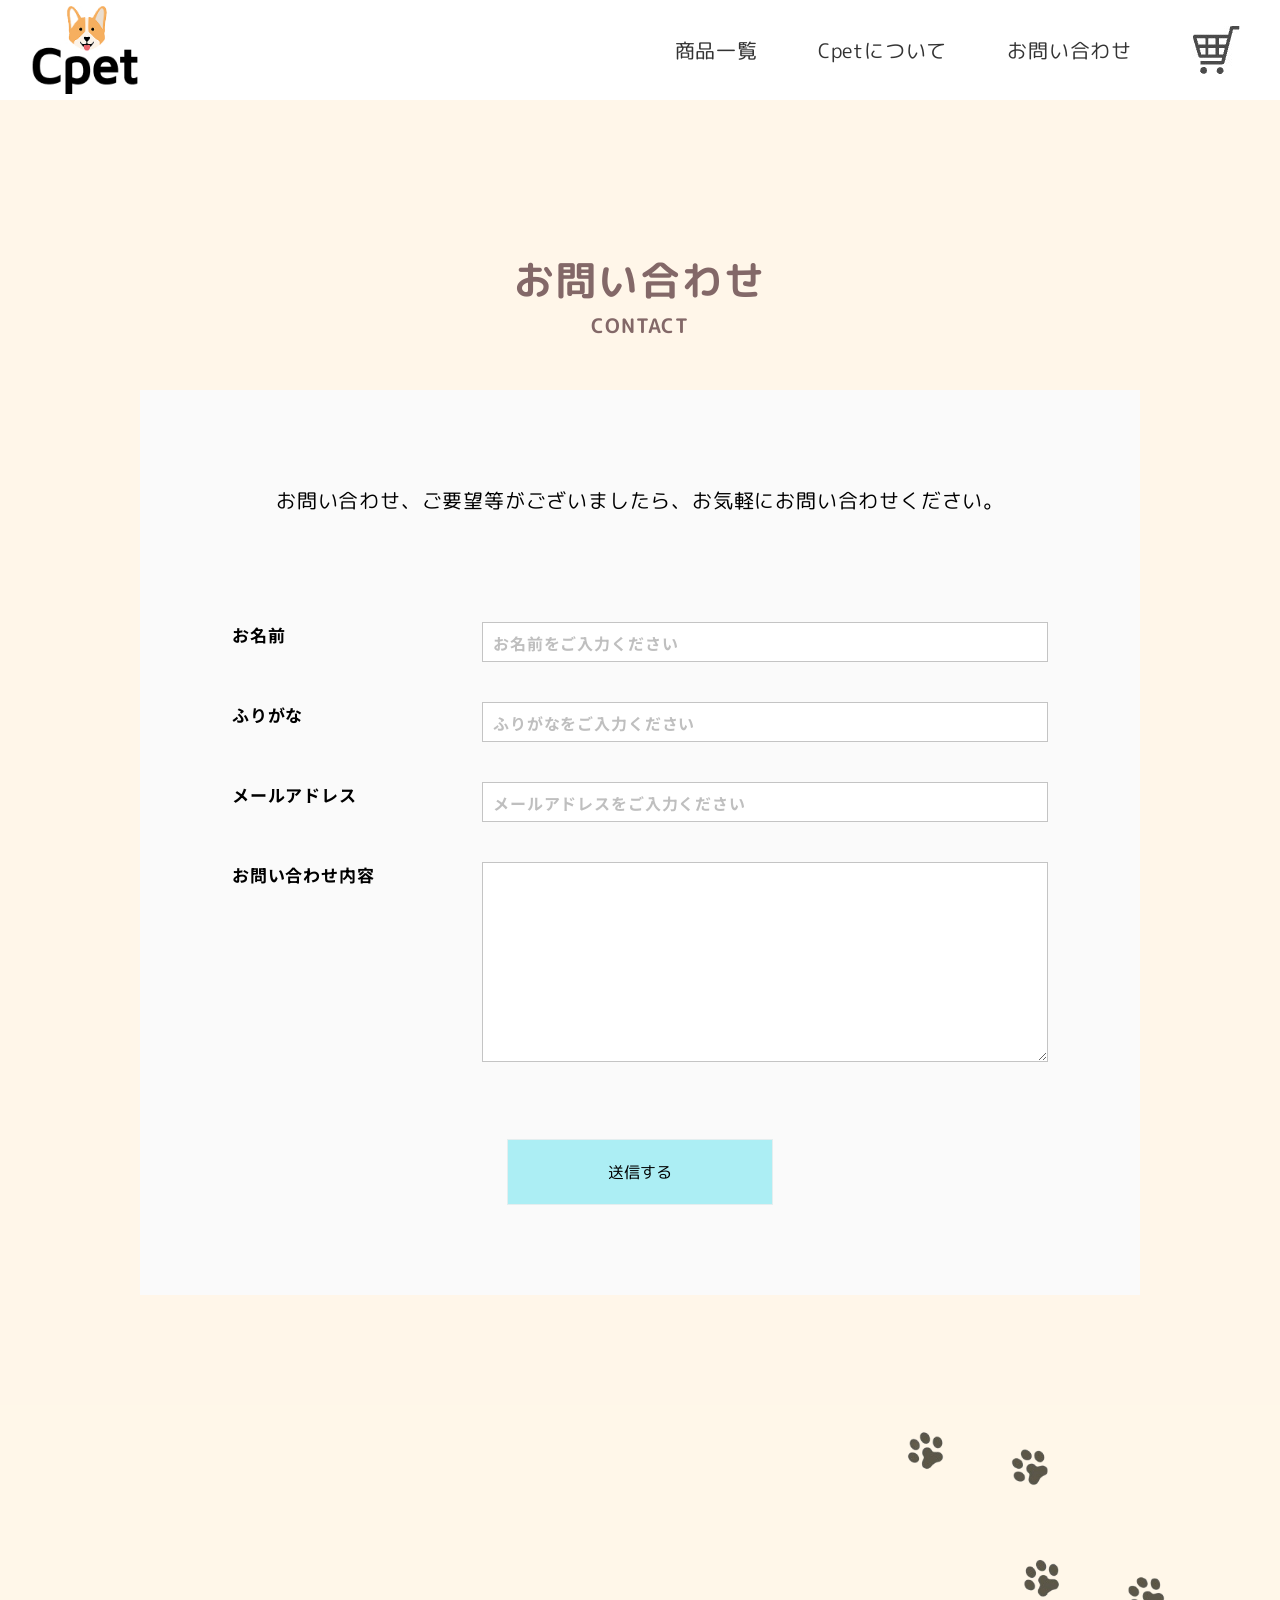
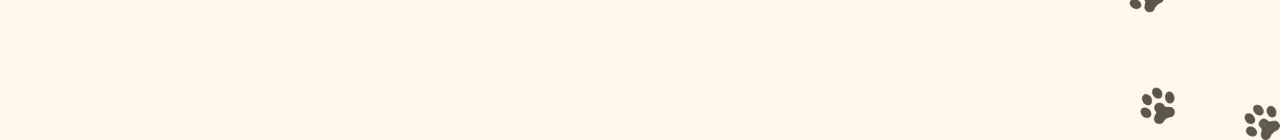
==== commit 8e5ca1fe: "Update contact.html" ====
--- a/contact.html
+++ b/contact.html
@@ -38,7 +38,7 @@
     <li><a href="coming-soon.html">商品一覧</a></li>
     <li><a href="index.html#about">Cpetについて</a></li>
     <li><a href="contact.html">お問い合わせ</a></li>
-    <li><a href="coming-soon.html><img src="image/cart.jpeg" alt="カート"></a></li>
+    <li><a href="coming-soon.html"><img src="images/cart.jpeg" alt="カート"></a></li>
 </ul>
 </nav>
 <!-- ハンバーガー用メニュー -->
--- a/css/style.css
+++ b/css/style.css
@@ -11,27 +11,33 @@
 }
 
 .mainvisual{
-position: relative;
+  position: relative;
+}
+
+.mainvisual img{
+  width: 100%;
+  height: auto;
+  display: block;
 }
 
 .mainvisual span{
-position: absolute;
-color: #ffffff;
-font-size: 40px;
-top: 800px;
-left:435px;
-background-color: rgba(255, 176, 49, 0.3);
-padding: 10px;
-padding-left: 60px;
-padding-right: 60px;
+  position: absolute;
+  right: 0%;                 /* ← 右寄せ */
+  bottom: 18%;               /* ← 下から位置調整（安定） */
+  color: #ffffff;
+font-size: clamp(20px, 3vw, 40px);
+  background-color: rgba(255, 176, 49, 0.3);
+  padding: 10px 60px;
+  text-align: right;         /* ← 文字も右揃え */
+  white-space: nowrap;       /* ← 改行防止（崩れ防止） */
 }
 
 .mainvisual p{
-position: absolute;
-color: #ffffff;
-font-size: 35px;
-top: 200px;
-left:100px;
+  position: absolute;
+  color: #ffffff;
+  top: 20%;
+  left: 5%;
+  font-size: clamp(20px, 3vw, 40px);
 }
 
 .wave-top{
@@ -163,29 +169,36 @@
 }
 
 #header.logo{
-width: 100%;
+    width: 100%;
 max-width: 100px;
-padding: 0 20px;
+  padding: 0 20px;
+  flex-shrink: 0;
 }
 
 .logo img{
-width: 130px;   
-height: auto;
+  width: 130px;   
+  height: auto;
+  flex-shrink: 0;
+  
 }
 
 #header .logo a{
-display: block;
+    display: block;
 }
 
 #header .navi .menu {
 display: flex;
 align-items: center;
 padding: 0 20px;
+flex-wrap: nowrap;
+gap: 60px;
+
 }
 
 #header .navi .menu li{
-font-size: 20px;
-margin-left: 100px;
+margin-left: 0;
+  white-space: nowrap;
+  font-size: clamp(12px, 2vw, 20px);
 }
 
 .logo.text .p{
@@ -198,11 +211,11 @@
 }
 
 .drawer{
-display: none;
+    display: none;
 }
 
 .header-right{
-display: none;
+    display: none;
 }
 
 @media (min-width: 481px) and (max-width: 768px){
@@ -456,266 +469,272 @@
   }}
 
 .products-title h2{
-font-size: 40px;
-align-items: center;
-text-align: center;
-margin-top: 150px;
+    font-size: 40px;
+    align-items: center;
+    text-align: center;
+    margin-top: 150px;
 }
 
 .products-title p{
-font-size: 25px;
-text-align: center;
-margin-bottom: 40px;
+  font-size: 25px;
+  text-align: center;
+  margin-bottom: 40px;
 }
 
 .banner {
-position: relative;
-max-width: 1000px;
-margin: 0 auto;
-margin-bottom: 50px;
+  position: relative;
+  max-width: 1000px;
+  margin: 0 auto 50px;
 }
 
 .banner img {
-width: 100%;
-display: block;
-z-index: 2;
-}
-
+  width: 100%;
+  height: auto;
+  display: block;
+}
+
+/* タイトル */
 .banner-title {
-position: absolute;
-bottom: 120px;
-left: 30px;
-color: #fff;
-font-size: 40px;
-font-weight: bold;
-}
-
+  position: absolute;
+  bottom: 25%;
+  left: 3%;
+  color: #fff;
+  font-size: clamp(22px, 4vw, 40px);
+  font-weight: bold;
+}
+
+/* サブテキスト */
 .banner-text {
-position: absolute;
-bottom: 75px;
-left: 30px;
-color: #fff;
-font-size: 25px;
-}
-
+  position: absolute;
+  bottom: 18%;
+  left: 3%;
+  color: #fff;
+  font-size: clamp(14px, 2.5vw, 25px);
+}
+
+/* 価格 */
 .banner-price {
-position: absolute;
-bottom: 5px;
-right: 190px;
-color: #fff;
-font-size: 40px;
-font-weight: bold;
-}
-
+  position: absolute;
+  bottom: 2%;
+  right:51%;
+  color: #fff;
+  font-size: clamp(22px, 4vw, 40px);
+  font-weight: bold;
+}
+
+/* ボタン */
 .banner-btn {
-position: absolute;
-top: 20px;
-right: 20px;
-padding: 8px 25px;
-background: #f2b705;
-color: #fff;
-text-decoration: none;
-border-radius: 20px;
-font-size: 20px;
-box-shadow: 0 4px 0 #b98728;
+  position: absolute;
+  top: 5%;
+  right: 2%;
+  padding: 0.5em 1.6em;
+  background: #f2b705;
+  color: #fff;
+  text-decoration: none;
+  border-radius: 30px;
+  font-size: clamp(12px, 1.8vw, 20px);
+  box-shadow: 0 4px 0 #b98728;
+}
+
+.banner-btn::after {
+  content: ">";
+  margin-left: 5px;
+}
+
+.banner-btn:hover {
+  background-color: #fdc672;
+  box-shadow: 0 2px 0 hsl(45, 100%, 69%);
+}
+
+.banner-wrap {
+  position: relative;
+  padding-top: 40px;
+}
+
+/* ロゴ */
+.banner-logo {
+  position: absolute;
+  width: clamp(180px, 35%, 500px);
+  top: 6%;
+  left: 15%;
+  z-index: 1;
+}
+
+/* タオル画像 */
+img.banner-towel {
+  position: absolute;
+  bottom: 0;
+  right: 0;
+  width: clamp(100px, 20%, 200px);
+}
+
+@media (min-width: 481px) and (max-width: 768px){
+.products-title h2{
+  font-size: clamp(24px, 4vw, 35px);
+  margin-top: 12%;
+}
+
+.products-title p{
+  font-size: clamp(14px, 2.5vw, 20px);
+  margin-bottom: 8%;
+}
+
+/* タイトル */
+.banner-title {
+  position: absolute;
+  bottom: 25%;
+  left: 5%;
+  color: #fff;
+  font-size: clamp(20px, 4vw, 30px);
+  font-weight: bold;
+}
+
+/* テキスト */
+.banner-text {
+  position: absolute;
+  bottom: 16%;
+  left: 5%;
+  color: #fff;
+  font-size: clamp(14px, 2.5vw, 25px);
+}
+
+/* 価格 */
+.banner-price {
+  position: absolute;
+  bottom: 3%;
+  left: 5%;
+  color: #fff;
+  font-size: clamp(16px, 3vw, 23px);
+  font-weight: bold;
+}
+
+/* ボタン */
+.banner-btn {
+  position: absolute;
+  top: 4%;
+  right: 4%;
+  padding: 0.6em 1.4em;
+  background: #f2b705;
+  color: #fff;
+  text-decoration: none;
+  border-radius: 20px;
+  font-size: clamp(12px, 2vw, 18px);
+  box-shadow: 0 4px 0 #b98728;
 }
 
 .banner-btn::after{
-width: 5px;
-height: 5px;
-margin-left: 5px;
-content: ">";
+  content: ">";
+  margin-left: 5px;
 }
 
 .banner-btn:hover{
-background-color: #fdc672;
-box-shadow: 0 2px 0 hsl(45, 100%, 69%);
+  background-color: #fdc672;
+  box-shadow: 0 2px 0 hsl(45, 100%, 69%);
+}
+
+.banner-wrap{
+  position: relative;
+  padding-top: 5%;
+}
+
+/* ロゴ */
+.banner-logo{
+  position: absolute;
+   width: clamp(180px, 50%, 300px);
+  top: 60%;
+  left: 2%;
+  z-index: 1;
+}
+
+/* タオル */
+img.banner-towel{
+  position:absolute;
+  right:0;
+  bottom:0;
+  width: 30%;
+  max-width:110px;
+}}
+
+@media (max-width:480px){
+.banner {
+  position: relative;
+  max-width: 1000px;
+  margin: 0 auto;
+  margin-bottom: 0px;
+}
+
+.products-title h2{
+    font-size: 28px;
+    margin-top: 130px;
+}
+
+.products-title p{
+  font-size: 18px;
+  margin-bottom: 40px;
+}
+
+.banner-title {
+  position: absolute;
+  bottom: 70px;
+  left: 30px;
+  color: #fff;
+  font-size: 20px;
+  font-weight: bold;
+}
+
+.banner-text {
+  position: absolute;
+  bottom: 45px;
+  left: 30px;
+  color: #fff;
+  font-size: 16px;
+}
+
+.banner-price {
+  position: absolute;
+  bottom: 10px;
+ left: 30px;
+  color: #fff;
+  font-size: 14px;
+  font-weight: bold;
+}
+
+/* 右上ボタン */
+.banner-btn {
+  position: absolute;
+  top:6px;
+  right: 6px;
+  padding: 5px 10px;
+  background: #f2b705;
+  color: #fff;
+  text-decoration: none;
+  border-radius: 20px;
+  font-size: 12px;
+box-shadow: 0 3px 0 #b98728;
+}
+
+.banner-btn::after{
+ width: 5px;
+    height: 5px;
+    margin-left: 5px;
+  content: ">";
+}
+
+.banner-btn:hover{
+ background-color: #fdc672;
+ box-shadow: 0 2px 0 hsl(45, 100%, 69%);
 }
 
 .banner-wrap{
 position: relative;
 padding-top: 40px;
 }
-
+  
 .banner-logo{
-position: absolute;
-width: 35%;
-top: 10px;
-left: 220px;
-z-index: 1;
-}
-
-img.banner-towel{
-position: absolute;
-bottom: 0px;
-right: 0px;
-width: 200px;
-}
-
-@media (min-width: 481px) and (max-width: 768px){
-.products-title h2{
-font-size:35px;
-margin-top: 150px;
-}
-
-.products-title p{
-font-size: 20px;
-margin-bottom: 70px;
-}
-
-.banner-title {
-position: absolute;
-bottom: 100px;
-left: 30px;
-color: #fff;
-font-size: 30px;
-font-weight: bold;
-}
-
-.banner-text {
-position: absolute;
-bottom: 70px;
-left: 30px;
-color: #fff;
-font-size: 20px;
-}
-
-.banner-price {
-position: absolute;
-bottom: 10px;
-left: 30px;
-color: #fff;
-font-size: 23px;
-font-weight: bold;
-}
-
-/* 右上ボタン */
-.banner-btn {
-position: absolute;
-top: 20px;
-right: 20px;
-padding: 8px 25px;
-background: #f2b705;
-color: #fff;
-text-decoration: none;
-border-radius: 20px;
-font-size: 20px;
-box-shadow: 0 4px 0 #b98728;
-}
-
-.banner-btn::after{
-width: 5px;
-height: 5px;
-margin-left: 5px;
-content: ">";
-}
-
-.banner-btn:hover{
-background-color: #fdc672;
-box-shadow: 0 2px 0 hsl(45, 100%, 69%);
-}
-
-.banner-wrap{
-position: relative;
-padding-top: 40px;
-}
-
-.banner-logo{
-position: absolute;
-width: 50%;
-top: 30px;
-left: 0px;
-z-index: 1;
-}
-  
-img.banner-towel{
-position:absolute;
-right:0;
-bottom:0;
-width:30%;
-max-width:110px;
-}}
-
-@media (max-width:480px){
-.banner {
-position: relative;
-max-width: 1000px;
-margin: 0 auto;
-margin-bottom: 0px;
-}
-
-.products-title h2{
-font-size: 28px;
-margin-top: 130px;
-}
-
-.products-title p{
-font-size: 18px;
-margin-bottom: 40px;
-}
-
-.banner-title {
-position: absolute;
-bottom: 70px;
-left: 30px;
-color: #fff;
-font-size: 20px;
-font-weight: bold;
-}
-
-.banner-text {
-position: absolute;
-bottom: 45px;
-left: 30px;
-color: #fff;
-font-size: 16px;
-}
-  
-.banner-price {
-position: absolute;
-bottom: 10px;
-left: 30px;
-color: #fff;
-font-size: 13px;
-font-weight: bold;
-}
-
-/* 右上ボタン */
-.banner-btn {
-position: absolute;
-top:6px;
-right: 6px;
-padding: 5px 10px;
-background: #f2b705;
-color: #fff;
-text-decoration: none;
-border-radius: 20px;
-font-size: 12px;
-box-shadow: 0 3px 0 #b98728;
-}
-
-.banner-btn::after{
-width: 5px;
-height: 5px;
-margin-left: 5px;
-content: ">";
-}
-
-.banner-btn:hover{
- background-color: #fdc672;
- box-shadow: 0 2px 0 hsl(45, 100%, 69%);
-}
-
-.banner-wrap{
-position: relative;
-padding-top: 40px;
-}
-
-.banner-logo{
-position: absolute;
-width: 50%;
-top: 30px;
-left: 0px;
+  position: absolute;
+  width: 50%;
+  top: 30px;
+ left: 0px;
 z-index: 1;
 }
   
@@ -731,15 +750,16 @@
   display: flex;
   justify-content: center;
   align-items: flex-start;
+  flex-wrap: wrap;
   max-width: 1400px;
-  margin: 0 auto;
+  margin: 0 auto 100px;
   padding: 40px;
   gap: 50px;
-  margin-bottom: 100px;
 }
 
 .sideber{
-  flex: 0 0 450px;   
+  flex: 1 1 350px;
+  max-width: 450px;
   display: flex;
   flex-direction: column;
   align-items: center;
@@ -747,8 +767,8 @@
 
 .title-circle{
   background-color: #FFEDDC;
-  width: 400px;
-  height: 400px;
+  width: min(400px, 100%);
+  aspect-ratio: 1 / 1;
   border-radius: 50%;
   display: flex;
   flex-direction: column;
@@ -758,55 +778,53 @@
 }
 
 .title-circle p{
-font-size: 30px;
-line-height: 1.3;
-margin-bottom: 10px;
+  font-size: clamp(20px, 2.2vw, 30px);
+  line-height: 1.3;
+  margin-bottom: 10px;
 }
 
 .line{
-  width: 300px;
+  width: 75%;
   height: 1px;
   background-color: #000000;
   margin-top: 5px;
 }
 
 .title-circle .more-link{
-display: block;
-margin-left: auto;
-margin-right: auto;
-text-align: center;
-width: fit-content;
-margin-top: 30px;
-}
-
-/* 右側のリストを3列にする */
+  display: block;
+  margin-left: auto;
+  margin-right: auto;
+  text-align: center;
+  width: fit-content;
+  margin-top: 30px;
+}
+
 .products-grid{
-  flex: 0 0 800px;        
+  flex: 1 1 600px;
   max-width: 900px;
   width: 100%;
-  padding-left: 0;        
+  padding-left: 0;
   margin: 50px 0 0;
   display: grid;
   grid-template-columns: repeat(3, 1fr);
-  gap:  40px 20px;
-}
-
-.product-item img {
-    width: 90%;
-    height: auto;
-    display: block;
-    margin-bottom: 5px;
-    border: 1px solid #000000;
+  gap: 40px 20px;
+}
+
+.product-item img{
+  width: 90%;
+  height: auto;
+  display: block;
+  margin-bottom: 5px;
+  border: 1px solid #000000;
 }
 
 .giftbox{
 background-color:#fe9191;
-padding: 90px;
-position: relative;
-overflow: visible;
+ padding: 90px;
+ position: relative;
+ overflow: visible;
 z-index: 2;
-padding-bottom: 10px;
-}
+ padding-bottom: 10px;}
 
 .wave{
   position: absolute;
@@ -846,11 +864,11 @@
 }
 
 .products-grid{
-flex: none;
-width: 100%;
-max-width: 500px;
-grid-template-columns: repeat(2, 1fr);
-gap: 30px 80px;
+  flex: none;
+  width: 100%;
+  max-width: 500px;
+  grid-template-columns: repeat(2, 1fr);
+ gap: 30px 80px;
 }
 
 .product-item p{
@@ -865,14 +883,15 @@
 }}
 
 @media (max-width:480px){
-.container{
-display: flex;
-flex-direction: column;
-align-items: center;
-padding: 50px 20px;
-gap: 0px;
+
+  .container{
+    display: flex;
+    flex-direction: column;
+    align-items: center;
+    padding: 50px 20px;
+    gap: 0px;
 margin-bottom: 100px;
-}
+  }
 
   .sideber{
    flex: none;
@@ -1410,95 +1429,116 @@
     margin-bottom: 0;
   }}
 
+
+.philosophy{
+  padding: 0 20px 100px;
+  overflow-x: hidden;
+}
+
 .philosophy-title{
-  margin: 100px 100px 40px 100px;
-  font-size: 30px;
+  max-width: 1200px;
+  margin: 100px 0 40px;
+  padding: 0 100px;
+  text-align: left;
+}
+
+.philosophy-title h2{
+  font-size: 45px;
   color: #d48b8b;
-}
-
-.passion{
+  line-height: 1.5;
+  margin: 0;
+}
+
+/* ---------------------------
+   共通
+--------------------------- */
+.passion,
+.ourvision{
   position: relative;
-  width: 500px;
-  margin: 0 auto;
-}
-
+  width: 100%;
+  max-width: 1200px;
+  margin: 0 auto 80px;
+}
+
+.passion-shape,
+.ourvision-shape{
+  width: 100%;
+  max-width: 800px;
+  min-height: 700px;
+  padding: 120px 50px 70px;
+  box-sizing: border-box;
+  border-radius: 70% 38% 63% 37% / 40% 60% 40% 60%;
+  display: flex;
+  flex-direction: column;
+  justify-content: center;
+  align-items: center;
+  text-align: center;
+}
+
+.passion-text,
+.ourvision-text{
+  width: 100%;
+  max-width: 600px;
+  text-align: center;
+}
+
+.passion-shape p,
+.ourvision-shape p{
+  width: 100%;
+  max-width: 600px;
+  margin: 0 auto 24px;
+  font-size: 18px;
+  line-height: 1.7;
+  color: #775959;
+}
+
+.passion-shape p:last-child,
+.ourvision-shape p:last-child{
+  margin-bottom: 0;
+}
+
+.passion-shape{
+  margin: 100px 0 40px auto;
+  background-color: rgba(255, 224, 217, 0.5);
+}
+
+.ourvision-shape{
+  margin: 0 auto 40px 0;
+  background-color: rgba(209, 244, 255, 0.5);
+  position: relative;
+}
+
+/* ---------------------------
+   PCタイトル位置
+--------------------------- */
 .passion-title{
-color:#FF6662 ;
-font-size: 50px;
-position: absolute;
-top: 20%;
-left: 20%;
-transform: translate(-50%,-50%);
-margin-left: auto;
-margin-right: 200px;
-width: fit-content;
-}
-
-.passion-shape{
-margin: 100px 30px 40px 130px;
-width: 800px ;
-height: 700px;
-background-color:rgba(255, 224, 217,0.5) ;
-border-radius:70% 38% 63% 37% / 40% 60% 40% 60%;
-display: flex;
-flex-direction: column;
-justify-content: center;
-align-items: center;
-text-align: center;
-}
-
-.passion-shape p{
-max-width: 600px;
-margin: 0  auto 24px;
-font-size: 20px;
-line-height:1.7;
-color: #775959;
-}
-
-.passion-text{
-width: 600px;text-align: center;
+  color: #FF6662;
+  font-size: 50px;
+  position: absolute;
+  top: 130px;
+  left: 300px;
+  margin: 0;
+  width: fit-content;
+  z-index: 10;
 }
 
 .ourvision-title{
-color:#FF6662 ;
-font-size: 50px;
-position: absolute;
-top: 50px;
-left: 100%;
-transform: translateX(-50%);
-z-index: 10;
-white-space: nowrap;
-}
-
-.ourvision-shape {
-width: 800px ;
-height: 700px;
-background-color:rgba(209, 244, 255, 0.5) ;
-border-radius:70% 38% 63% 37% / 40% 60% 40% 60%;
-flex-direction: column;
-display: flex;
-justify-content: center;
-margin:  0 70px ;
-}
-
-.ourvision-shape p{
-width: 600px;
-margin: 0  auto 24px;
-font-size: 20px;
-line-height:1.7;
-text-align: center;
-color:#775959;
-}
-
-.ourvision-text{
-width: 700px;text-align: center;
-}
-
-#tab-passion, #tab-vision,
+  color: #FF6662;
+  font-size: 50px;
+  position: absolute;
+  top: 100px;
+  right: 0px;
+  margin: 0;
+  z-index: 10;
+  white-space: nowrap;
+}
+
+/* タブは非表示のまま */
+#tab-passion,
+#tab-vision,
 .philosophy-tabs{
-display: none;
-}
-
+  display: none;
+}
 /* ====== タブレットだけ：楕円カード ====== */
 @media (min-width: 481px) and (max-width: 768px){
 .philosophy{
@@ -1789,7 +1829,7 @@
   padding: 250px 50px 50px;
   background: #FFF7EA;
   position: relative;
-  margin-top: -60px;
+  margin-top: -40px;
 }
 
 .inner {
@@ -2776,5 +2816,50 @@
   font-size: 15px;
 }}
 
-
-
+.coming-page{
+  background-color: #fff;
+  padding-top: 0;
+  display: flex;
+  justify-content: center; /* 横中央 */
+  align-items: center;     /* 縦中央 */
+  min-height: 100dvh; 
+  color:#948888 ;     /* 画面いっぱい */
+}
+
+.coming-soon {
+  text-align: center;
+}
+
+.coming-soon img {
+  margin-bottom: 20px;
+}
+
+.coming-page p{
+  font-size: 20px;
+}
+
+.coming-page a{
+  font-size: 20px;
+  color:#948888 ;     /* 画面いっぱい */
+}
+
+@media (max-width: 480px) {
+  .coming-soon img {
+  margin-bottom: 10px;
+  width: 120px;
+}
+
+.coming-page h1{
+  font-size: 25px;
+}
+
+.coming-page p{
+  font-size: 15px;
+}
+
+.coming-page a{
+  font-size: 15px;
+  color:#948888 ;     /* 画面いっぱい */
+}}
+
+
